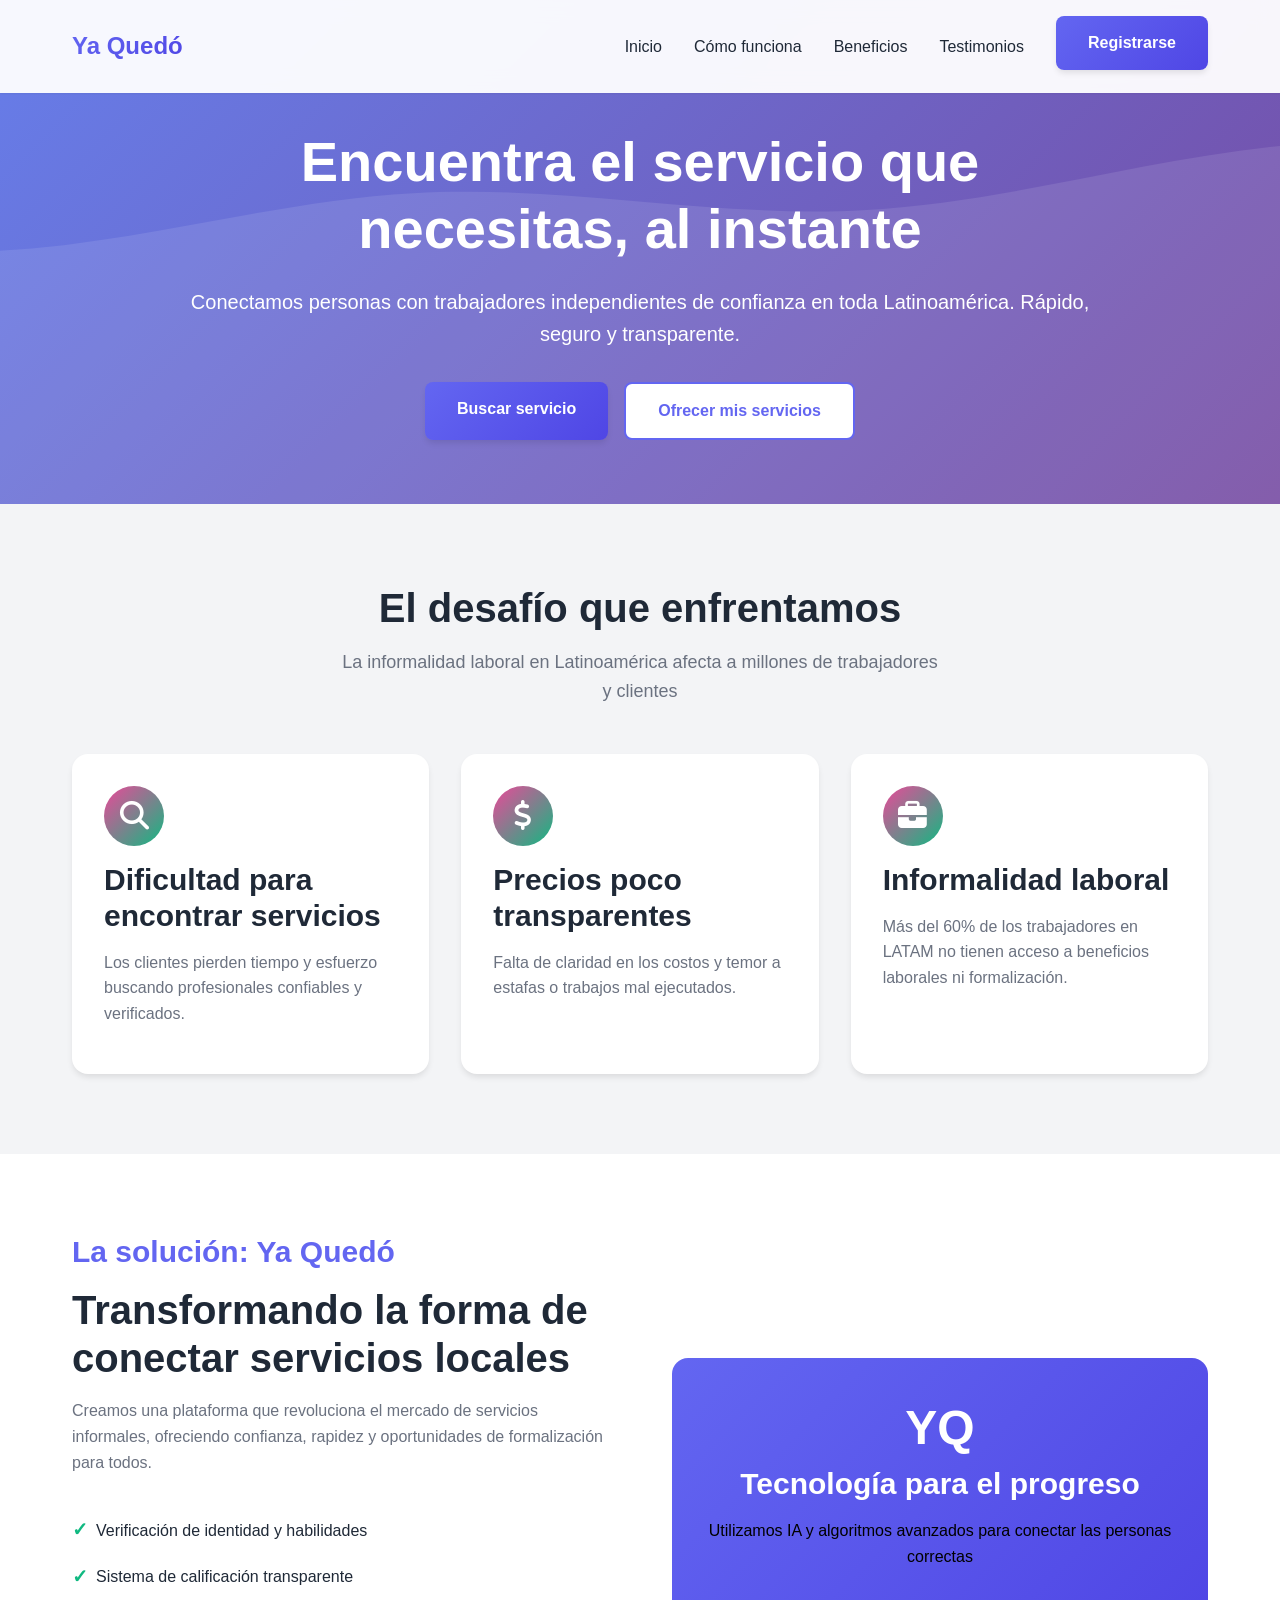
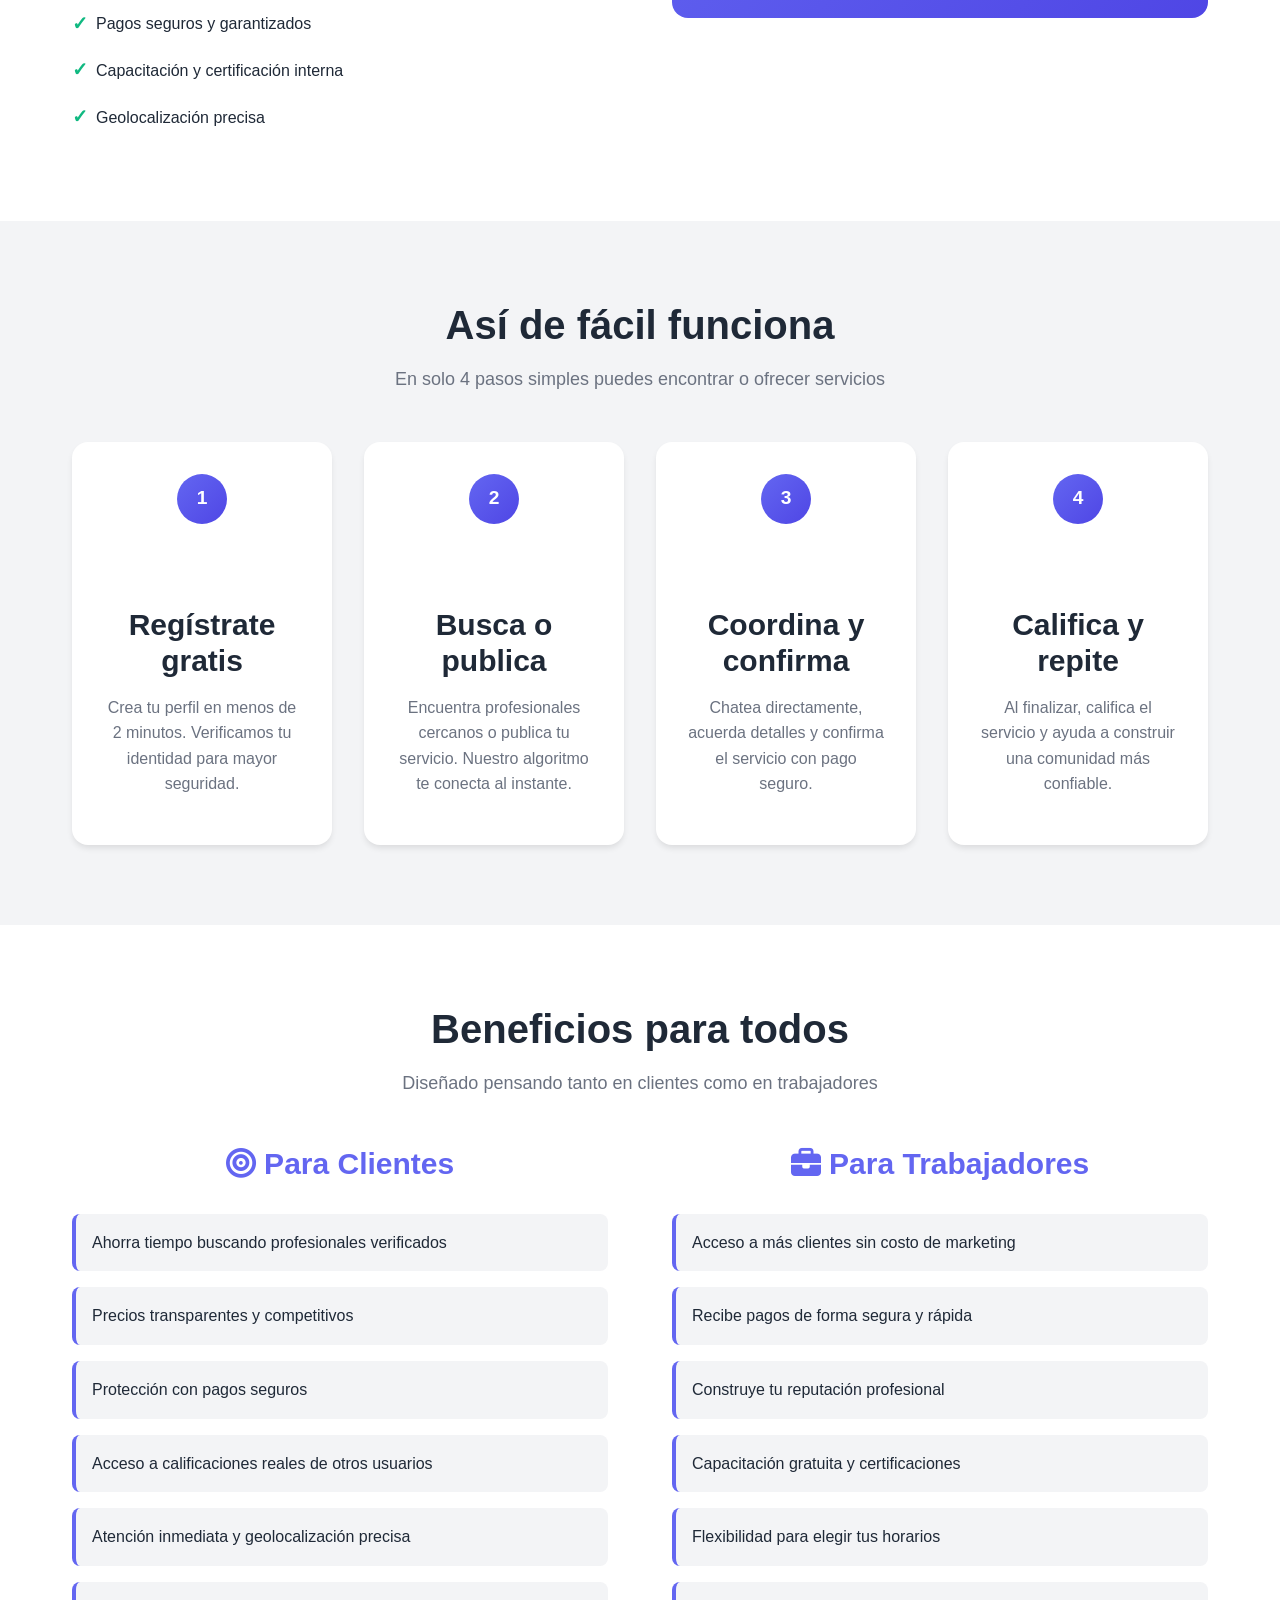
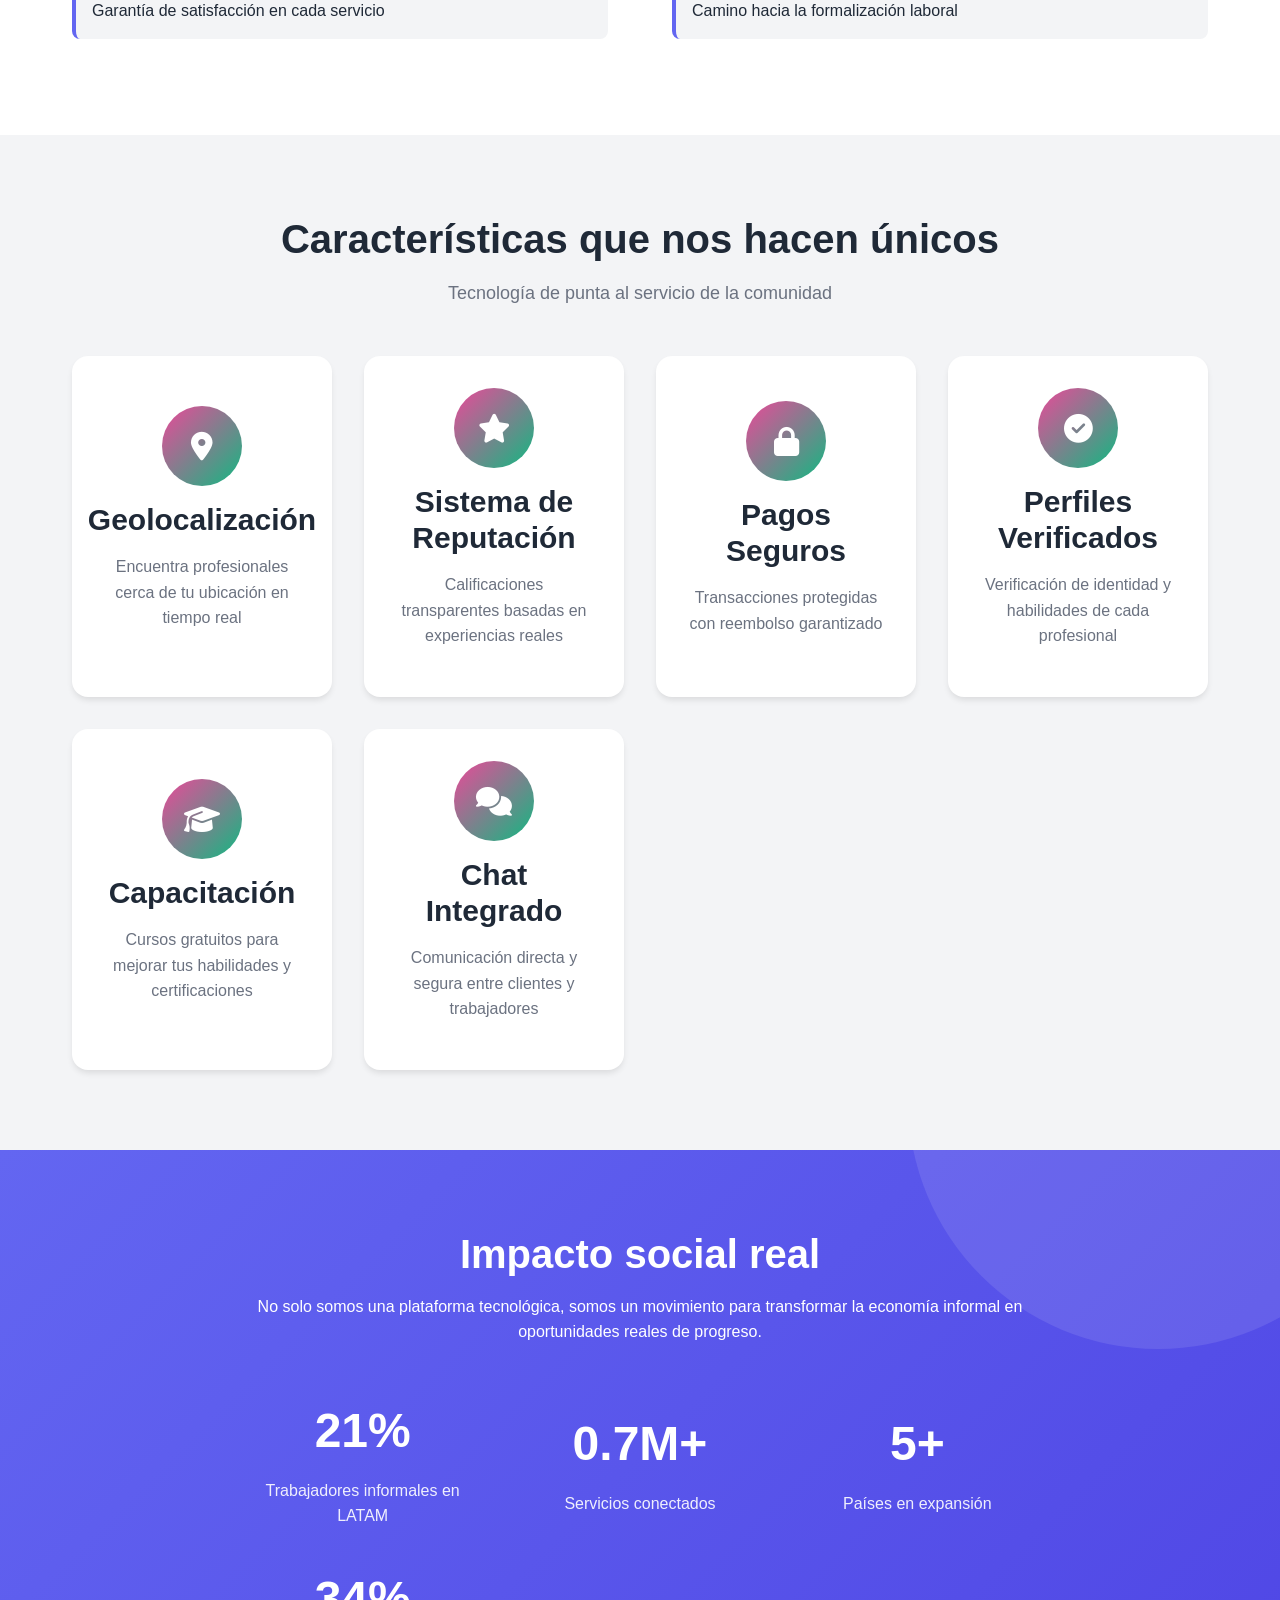
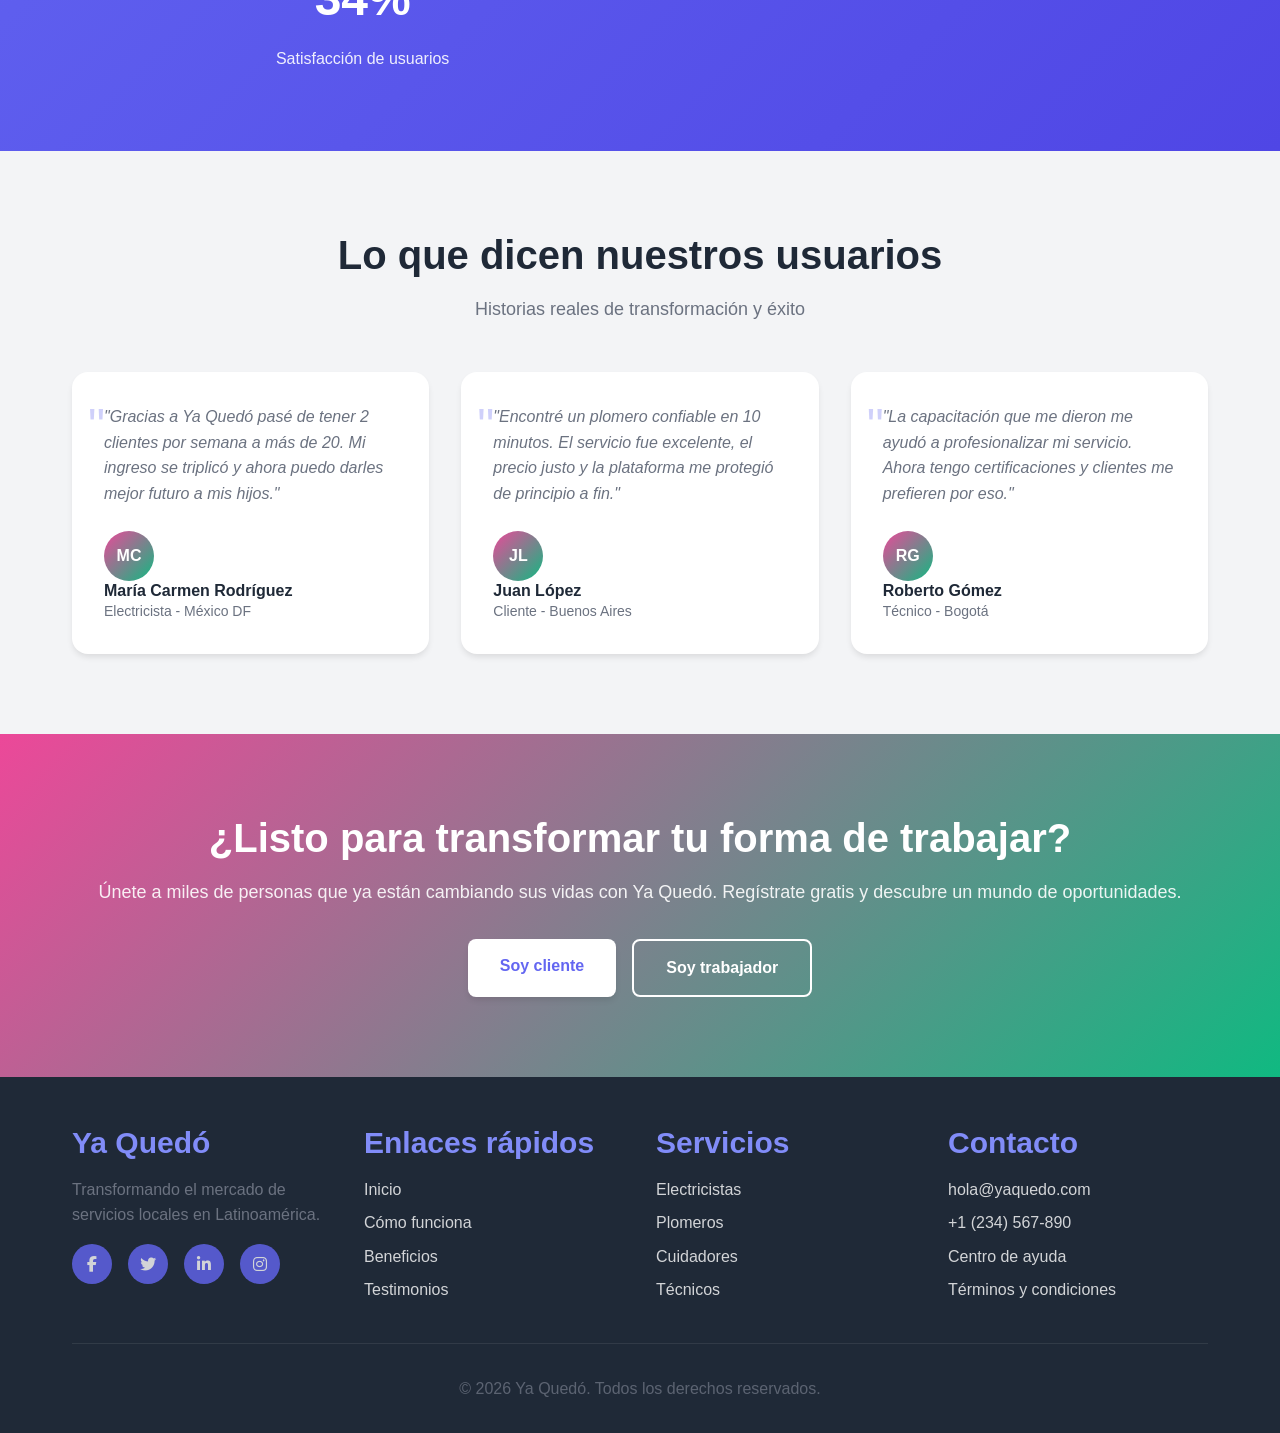
==== index.html @ f2fcbd4a "Add files via upload Upload of Landing Page" ====
<!DOCTYPE html>
<html lang="es">
<head>
    <!-- Meta datos básicos para SEO y responsive design -->
    <meta charset="UTF-8">
    <meta name="viewport" content="width=device-width, initial-scale=1.0">
    <title>Ya Quedó - Encuentra servicios locales al instante</title>
    <meta name="description" content="Marketplace de servicios locales hipersegmentado. Conecta clientes con trabajadores independientes de confianza en Latinoamérica.">
    
    <!-- Favicon dinámico con SVG -->
    <link rel="icon" type="image/svg+xml" href="data:image/svg+xml,<svg xmlns='http://www.w3.org/2000/svg' viewBox='0 0 100 100'><circle cx='50' cy='50' r='40' fill='%236366F1'/><text x='50' y='65' font-size='40' fill='white' text-anchor='middle'>YQ</text></svg>">
    
    <!-- Hoja de estilos principal -->
    <link rel="stylesheet" href="styles.css">
    
    <!-- Font Awesome para iconos profesionales -->
    <link rel="stylesheet" href="https://cdnjs.cloudflare.com/ajax/libs/font-awesome/6.4.0/css/all.min.css">
</head>
<body>
    <!-- ======== BARRA DE NAVEGACIÓN ======== -->
    <!-- Navegación fija con efecto glassmorphism -->
    <nav class="navbar" id="navbar">
        <div class="nav-container">
            <!-- Logo principal de la marca -->
            <div class="logo">Ya Quedó</div>
            
            <!-- Menú principal de navegación -->
            <ul class="nav-menu" id="navMenu">
                <li><a href="#inicio" class="nav-link">Inicio</a></li>
                <li><a href="#como-funciona" class="nav-link">Cómo funciona</a></li>
                <li><a href="#beneficios" class="nav-link">Beneficios</a></li>
                <li><a href="#testimonios" class="nav-link">Testimonios</a></li>
                <!-- CTA principal en el menú -->
                <li><a href="#contacto" class="btn btn-primary">Registrarse</a></li>
            </ul>
            
            <!-- Menú hamburguesa para dispositivos móviles -->
            <div class="hamburger" id="hamburger">
                <span></span>
                <span></span>
                <span></span>
            </div>
        </div>
    </nav>

    <!-- ======== SECCIÓN PRINCIPAL (HERO) ======== -->
    <!-- Sección de bienvenida con gradiente y animaciones -->
    <section class="hero" id="inicio">
        <div class="hero-content">
            <!-- Título principal con animación -->
            <h1>Encuentra el servicio que necesitas, al instante</h1>
            
            <!-- Subtítulo descriptivo -->
            <p class="hero-subtitle">
                Conectamos personas con trabajadores independientes de confianza en toda Latinoamérica. 
                Rápido, seguro y transparente.
            </p>
            
            <!-- Botones de acción principal -->
            <div class="hero-buttons">
                <div class="btn-group">
                    <a href="#buscar" class="btn btn-primary">Buscar servicio</a>
                    <a href="#ofrecer" class="btn btn-secondary">Ofrecer mis servicios</a>
                </div>
            </div>
            
        </div>
    </section>

    <!-- ======== PROBLEMA ======== -->
    <section class="section problem" id="problema">
        <div class="container">
            <div class="section-title fade-in">
                <h2>El desafío que enfrentamos</h2>
                <p>La informalidad laboral en Latinoamérica afecta a millones de trabajadores y clientes</p>
            </div>
            <div class="problem-grid">
                <div class="problem-card fade-in">
                    <div class="problem-icon"><i class="fas fa-search"></i></div>
                    <h3>Dificultad para encontrar servicios</h3>
                    <p>Los clientes pierden tiempo y esfuerzo buscando profesionales confiables y verificados.</p>
                </div>
                <div class="problem-card fade-in">
                    <div class="problem-icon"><i class="fas fa-dollar-sign"></i></div>
                    <h3>Precios poco transparentes</h3>
                    <p>Falta de claridad en los costos y temor a estafas o trabajos mal ejecutados.</p>
                </div>
                <div class="problem-card fade-in">
                    <div class="problem-icon"><i class="fas fa-briefcase"></i></div>
                    <h3>Informalidad laboral</h3>
                    <p>Más del 60% de los trabajadores en LATAM no tienen acceso a beneficios laborales ni formalización.</p>
                </div>
            </div>
        </div>
    </section>

    <!-- ======== SOLUCIÓN ======== -->
    <section class="section solution" id="solucion">
        <div class="container">
            <div class="solution-content">
                <div class="solution-text fade-in">
                    <h3>La solución: Ya Quedó</h3>
                    <h2>Transformando la forma de conectar servicios locales</h2>
                    <p>
                        Creamos una plataforma que revoluciona el mercado de servicios informales, 
                        ofreciendo confianza, rapidez y oportunidades de formalización para todos.
                    </p>
                    <ul class="solution-features">
                        <li>Verificación de identidad y habilidades</li>
                        <li>Sistema de calificación transparente</li>
                        <li>Pagos seguros y garantizados</li>
                        <li>Capacitación y certificación interna</li>
                        <li>Geolocalización precisa</li>
                    </ul>
                </div>
                <div class="solution-image fade-in">
                    <div style="font-size: 3rem; color: white; font-weight: bold;">YQ</div>
                    <h3>Tecnología para el progreso</h3>
                    <p style="color: black;">Utilizamos IA y algoritmos avanzados para conectar las personas correctas</p>
                </div>
            </div>
        </div>
    </section>

    <!-- ======== CÓMO FUNCIONA ======== -->
    <section class="section how-it-works" id="como-funciona">
        <div class="container">
            <div class="section-title fade-in">
                <h2>Así de fácil funciona</h2>
                <p>En solo 4 pasos simples puedes encontrar o ofrecer servicios</p>
            </div>
            <div class="steps">
                <div class="step fade-in">
                    <div class="step-number">1</div>
                    <div class="step-icon"><i class="fas fa-user-plus"></i></div>
                    <h3>Regístrate gratis</h3>
                    <p>Crea tu perfil en menos de 2 minutos. Verificamos tu identidad para mayor seguridad.</p>
                </div>
                <div class="step fade-in">
                    <div class="step-number">2</div>
                    <div class="step-icon"><i class="fas fa-search-location"></i></div>
                    <h3>Busca o publica</h3>
                    <p>Encuentra profesionales cercanos o publica tu servicio. Nuestro algoritmo te conecta al instante.</p>
                </div>
                <div class="step fade-in">
                    <div class="step-number">3</div>
                    <div class="step-icon"><i class="fas fa-handshake"></i></div>
                    <h3>Coordina y confirma</h3>
                    <p>Chatea directamente, acuerda detalles y confirma el servicio con pago seguro.</p>
                </div>
                <div class="step fade-in">
                    <div class="step-number">4</div>
                    <div class="step-icon"><i class="fas fa-star"></i></div>
                    <h3>Califica y repite</h3>
                    <p>Al finalizar, califica el servicio y ayuda a construir una comunidad más confiable.</p>
                </div>
            </div>
        </div>
    </section>

    <!-- ======== BENEFICIOS ======== -->
    <section class="section benefits" id="beneficios">
        <div class="container">
            <div class="section-title fade-in">
                <h2>Beneficios para todos</h2>
                <p>Diseñado pensando tanto en clientes como en trabajadores</p>
            </div>
            <div class="benefits-grid">
                <div class="benefit-group fade-in">
                    <h3><i class="fas fa-bullseye"></i> Para Clientes</h3>
                    <ul class="benefit-list">
                        <li>Ahorra tiempo buscando profesionales verificados</li>
                        <li>Precios transparentes y competitivos</li>
                        <li>Protección con pagos seguros</li>
                        <li>Acceso a calificaciones reales de otros usuarios</li>
                        <li>Atención inmediata y geolocalización precisa</li>
                        <li>Garantía de satisfacción en cada servicio</li>
                    </ul>
                </div>
                <div class="benefit-group fade-in">
                    <h3><i class="fas fa-briefcase"></i> Para Trabajadores</h3>
                    <ul class="benefit-list">
                        <li>Acceso a más clientes sin costo de marketing</li>
                        <li>Recibe pagos de forma segura y rápida</li>
                        <li>Construye tu reputación profesional</li>
                        <li>Capacitación gratuita y certificaciones</li>
                        <li>Flexibilidad para elegir tus horarios</li>
                        <li>Camino hacia la formalización laboral</li>
                    </ul>
                </div>
            </div>
        </div>
    </section>

    <!-- ======== CARACTERÍSTICAS ======== -->
    <section class="section features" id="caracteristicas">
        <div class="container">
            <div class="section-title fade-in">
                <h2>Características que nos hacen únicos</h2>
                <p>Tecnología de punta al servicio de la comunidad</p>
            </div>
            <div class="features-grid">
                <div class="feature fade-in">
                    <div class="feature-icon"><i class="fas fa-map-marker-alt"></i></div>
                    <h3>Geolocalización</h3>
                    <p>Encuentra profesionales cerca de tu ubicación en tiempo real</p>
                </div>
                <div class="feature fade-in">
                    <div class="feature-icon"><i class="fas fa-star"></i></div>
                    <h3>Sistema de Reputación</h3>
                    <p>Calificaciones transparentes basadas en experiencias reales</p>
                </div>
                <div class="feature fade-in">
                    <div class="feature-icon"><i class="fas fa-lock"></i></div>
                    <h3>Pagos Seguros</h3>
                    <p>Transacciones protegidas con reembolso garantizado</p>
                </div>
                <div class="feature fade-in">
                    <div class="feature-icon"><i class="fas fa-check-circle"></i></div>
                    <h3>Perfiles Verificados</h3>
                    <p>Verificación de identidad y habilidades de cada profesional</p>
                </div>
                <div class="feature fade-in" style="text-align: center;">
                    <div class="feature-icon"><i class="fas fa-graduation-cap"></i></div>
                    <h3>Capacitación</h3>
                    <p>Cursos gratuitos para mejorar tus habilidades y certificaciones</p>
                </div>
                <div class="feature fade-in" style="text-align: center;">
                    <div class="feature-icon"><i class="fas fa-comments"></i></div>
                    <h3>Chat Integrado</h3>
                    <p>Comunicación directa y segura entre clientes y trabajadores</p>
                </div>
            </div>
        </div>
    </section>

    <!-- ======== IMPACTO SOCIAL ======== -->
    <section class="section impact" id="impacto">
        <div class="container">
            <div class="impact-content fade-in">
                <h2>Impacto social real</h2>
                <p style="color: white !important;">
                    No solo somos una plataforma tecnológica, somos un movimiento para transformar 
                    la economía informal en oportunidades reales de progreso.
                </p>
                <div class="impact-stats">
                    <div class="stat">
                        <div class="stat-number">60%+</div>
                        <div class="stat-label">Trabajadores informales en LATAM</div>
                    </div>
                    <div class="stat">
                        <div class="stat-number">2M+</div>
                        <div class="stat-label">Servicios conectados</div>
                    </div>
                    <div class="stat">
                        <div class="stat-number">15</div>
                        <div class="stat-label">Países en expansión</div>
                    </div>
                    <div class="stat" style="text-align: center;">
                        <div class="stat-number">98%</div>
                        <div class="stat-label">Satisfacción de usuarios</div>
                    </div>
                </div>
            </div>
        </div>
    </section>

    <!-- ======== TESTIMONIOS ======== -->
    <section class="section testimonials" id="testimonios">
        <div class="container">
            <div class="section-title fade-in">
                <h2>Lo que dicen nuestros usuarios</h2>
                <p>Historias reales de transformación y éxito</p>
            </div>
            <div class="testimonials-grid">
                <div class="testimonial fade-in">
                    <p class="testimonial-text">
                        "Gracias a Ya Quedó pasé de tener 2 clientes por semana a más de 20. 
                        Mi ingreso se triplicó y ahora puedo darles mejor futuro a mis hijos."
                    </p>
                    <div class="testimonial-author">
                        <div class="author-avatar">MC</div>
                        <div class="author-info">
                            <h4>María Carmen Rodríguez</h4>
                            <p>Electricista - México DF</p>
                        </div>
                    </div>
                </div>
                <div class="testimonial fade-in">
                    <p class="testimonial-text">
                        "Encontré un plomero confiable en 10 minutos. El servicio fue excelente, 
                        el precio justo y la plataforma me protegió de principio a fin."
                    </p>
                    <div class="testimonial-author">
                        <div class="author-avatar">JL</div>
                        <div class="author-info">
                            <h4>Juan López</h4>
                            <p>Cliente - Buenos Aires</p>
                        </div>
                    </div>
                </div>
                <div class="testimonial fade-in">
                    <p class="testimonial-text">
                        "La capacitación que me dieron me ayudó a profesionalizar mi servicio. 
                        Ahora tengo certificaciones y clientes me prefieren por eso."
                    </p>
                    <div class="testimonial-author">
                        <div class="author-avatar">RG</div>
                        <div class="author-info">
                            <h4>Roberto Gómez</h4>
                            <p>Técnico - Bogotá</p>
                        </div>
                    </div>
                </div>
            </div>
        </div>
    </section>

    <!-- ======== CTA FINAL ======== -->
    <section class="cta" id="contacto">
        <div class="container">
            <div class="fade-in">
                <h2>¿Listo para transformar tu forma de trabajar?</h2>
                <p style="color: white !important;">
                    Únete a miles de personas que ya están cambiando sus vidas con Ya Quedó. 
                    Regístrate gratis y descubre un mundo de oportunidades.
                </p>
                <div class="cta-buttons">
                    <a href="#registro-cliente" class="btn btn-primary">Soy cliente</a>
                    <a href="#registro-trabajador" class="btn btn-secondary">Soy trabajador</a>
                </div>
            </div>
        </div>
    </section>

    <!-- ======== FOOTER ======== -->
    <footer class="footer">
        <div class="container">
            <div class="footer-content">
                <div class="footer-section">
                    <h3>Ya Quedó</h3>
                    <p>Transformando el mercado de servicios locales en Latinoamérica.</p>
                    <div class="social-links">
                        <a href="#" class="social-link"><i class="fab fa-facebook-f"></i></a>
                        <a href="#" class="social-link"><i class="fab fa-twitter"></i></a>
                        <a href="#" class="social-link"><i class="fab fa-linkedin-in"></i></a>
                        <a href="#" class="social-link"><i class="fab fa-instagram"></i></a>
                    </div>
                </div>
                <div class="footer-section">
                    <h3>Enlaces rápidos</h3>
                    <ul>
                        <li><a href="#inicio">Inicio</a></li>
                        <li><a href="#como-funciona">Cómo funciona</a></li>
                        <li><a href="#beneficios">Beneficios</a></li>
                        <li><a href="#testimonios">Testimonios</a></li>
                    </ul>
                </div>
                <div class="footer-section">
                    <h3>Servicios</h3>
                    <ul>
                        <li><a href="#">Electricistas</a></li>
                        <li><a href="#">Plomeros</a></li>
                        <li><a href="#">Cuidadores</a></li>
                        <li><a href="#">Técnicos</a></li>
                    </ul>
                </div>
                <div class="footer-section">
                    <h3>Contacto</h3>
                    <ul>
                        <li><a href="mailto:hola@yaquedo.com">hola@yaquedo.com</a></li>
                        <li><a href="tel:+1234567890">+1 (234) 567-890</a></li>
                        <li><a href="#">Centro de ayuda</a></li>
                        <li><a href="#">Términos y condiciones</a></li>
                    </ul>
                </div>
            </div>
            <div class="footer-bottom">
                <p>&copy; 2026 Ya Quedó. Todos los derechos reservados.</p>
            </div>
        </div>
    </footer>

    <!-- ======== JAVASCRIPT ======== -->
    <script src="script.js"></script>
</body>
</html>
---- styles.css ----
/* ======== VARIABLES DE DISEÑO ======== */
/* Variables globales para mantener consistencia en todo el proyecto */
:root {
    /* Paleta moderna inspirada en fintechs - colores principales */
    --primary: #6366F1; /* Color principal para botones y enlaces */
    --primary-dark: #4F46E5; /* Versión más oscura para hover states */
    --primary-light: #818CF8; /* Versión más clara para fondos sutiles */
    --secondary: #EC4899; /* Color secundario para acentos */
    --accent: #10B981; /* Color para elementos de éxito */
    --dark: #1F2937; /* Color para texto principal */
    --gray: #6B7280; /* Color para texto secundario */
    --light-gray: #F3F4F6; /* Color para fondos */
    --white: #FFFFFF; /* Color base */
    
    /* Gradientes predefinidos para usar en botones y fondos */
    --gradient-primary: linear-gradient(135deg, var(--primary) 0%, var(--primary-dark) 100%);
    --gradient-accent: linear-gradient(135deg, var(--secondary) 0%, var(--accent) 100%);
    --gradient-hero: linear-gradient(135deg, #667eea 0%, #764ba2 100%);
    
    /* Sistema de sombras para dar profundidad */
    --shadow-sm: 0 1px 2px 0 rgba(0, 0, 0, 0.05); /* Para elementos sutiles */
    --shadow-md: 0 4px 6px -1px rgba(0, 0, 0, 0.1); /* Para cards y botones */
    --shadow-lg: 0 10px 15px -3px rgba(0, 0, 0, 0.1); /* Para elementos destacados */
    --shadow-xl: 0 20px 25px -5px rgba(0, 0, 0, 0.1); /* Para hover states */
    
    /* Tipografía base del sistema */
    --font-family: 'Inter', -apple-system, BlinkMacSystemFont, 'Segoe UI', Roboto, sans-serif;
}

/* ======== RESET Y BASE ======== */
/* Reset básico para eliminar estilos predeterminados del navegador */
* {
    margin: 0;
    padding: 0;
    box-sizing: border-box;
}

/* Habilita scroll suave entre secciones */
html {
    scroll-behavior: smooth;
}

/* Estilos base del cuerpo del documento */
body {
    font-family: var(--font-family);
    line-height: 1.6;
    color: var(--dark);
    overflow-x: hidden; /* Evita scroll horizontal en móviles */
}

/* ======== TIPOGRAFÍA ======== */
/* Estilos para encabezados - jerarquía visual */
h1, h2, h3, h4, h5, h6 {
    font-weight: 700;
    line-height: 1.2;
    margin-bottom: 1rem;
}

/* Tamaños de fuente responsive */
h1 { font-size: 3.5rem; }
h2 { font-size: 2.5rem; }
h3 { font-size: 1.875rem; }
h4 { font-size: 1.5rem; }
h5 { font-size: 1.25rem; }

/* Estilos para párrafos */
p {
    margin-bottom: 1rem;
    color: var(--gray);
    transition: all 0.3s ease;
}

/* Efecto hover en párrafos */
p:hover {
    transform: translateX(5px);
    color: var(--primary);
}

/* ======== ICONOS ======== */
/* Estilos para iconos de Font Awesome */
.problem-icon i,
.step-icon i,
.feature-icon i {
    font-size: 1.8rem;
    color: var(--white);
    transition: transform 0.3s ease;
}

/* Efecto de escala al pasar el mouse sobre los iconos */
.problem-icon:hover i,
.step-icon:hover i,
.feature-icon:hover i {
    transform: scale(1.2);
}

/* ======== COMPONENTES ======== */
/* Contenedor principal para centrar contenido */
.container {
    max-width: 1200px;
    margin: 0 auto;
    padding: 0 2rem;
}

/* Estilos base para botones */
.btn {
    display: inline-block;
    padding: 0.875rem 2rem;
    border-radius: 0.5rem;
    font-weight: 600;
    text-decoration: none;
    text-align: center;
    transition: all 0.3s ease;
    cursor: pointer;
    border: none;
    font-size: 1rem;
    position: relative;
    overflow: hidden;
}

/* Efecto de brillo que se desliza al hacer hover */
.btn::before {
    content: '';
    position: absolute;
    top: 0;
    left: -100%;
    width: 100%;
    height: 100%;
    background: rgba(255, 255, 255, 0.2);
    transition: left 0.3s ease;
}

.btn:hover::before {
    left: 100%;
}

.btn-primary {
    background: var(--gradient-primary);
    color: var(--white);
    box-shadow: var(--shadow-md);
}

.btn-primary:hover {
    transform: translateY(-2px);
    box-shadow: var(--shadow-xl);
}

.btn-secondary {
    background: var(--white);
    color: var(--primary);
    border: 2px solid var(--primary);
}

.btn-secondary:hover {
    background: var(--primary);
    color: var(--white);
    transform: translateY(-2px);
}

.btn-group {
    display: flex;
    gap: 1rem;
    flex-wrap: wrap;
}

/* ======== NAVBAR ======== */
.navbar {
    position: fixed;
    top: 0;
    width: 100%;
    background: rgba(255, 255, 255, 0.95);
    backdrop-filter: blur(10px);
    z-index: 1000;
    box-shadow: var(--shadow-sm);
    transition: all 0.3s ease;
}

.navbar.scrolled {
    box-shadow: var(--shadow-md);
}

.nav-container {
    display: flex;
    justify-content: space-between;
    align-items: center;
    padding: 1rem 2rem;
    max-width: 1200px;
    margin: 0 auto;
}

.logo {
    font-size: 1.5rem;
    font-weight: 800;
    background: var(--gradient-primary);
    -webkit-background-clip: text;
    -webkit-text-fill-color: transparent;
    background-clip: text;
}

.nav-menu {
    display: flex;
    list-style: none;
    gap: 2rem;
    align-items: center;
}

.nav-link {
    color: var(--dark);
    text-decoration: none;
    font-weight: 500;
    transition: all 0.3s ease;
    position: relative;
}

.nav-link::after {
    content: '';
    position: absolute;
    bottom: -5px;
    left: 0;
    width: 0;
    height: 2px;
    background: var(--primary);
    transition: width 0.3s ease;
}

.nav-link:hover {
    color: var(--primary);
}

.nav-link:hover::after {
    width: 100%;
}

.hamburger {
    display: none;
    flex-direction: column;
    cursor: pointer;
    gap: 4px;
}

.hamburger span {
    width: 25px;
    height: 3px;
    background: var(--dark);
    transition: all 0.3s ease;
    border-radius: 2px;
}

.hamburger.active span:nth-child(1) {
    transform: rotate(45deg) translate(5px, 5px);
}

.hamburger.active span:nth-child(2) {
    opacity: 0;
}

.hamburger.active span:nth-child(3) {
    transform: rotate(-45deg) translate(7px, -6px);
}

/* ======== HERO SECTION ======== */
.hero {
    padding: 8rem 2rem 4rem;
    background: var(--gradient-hero);
    color: var(--white);
    position: relative;
    overflow: hidden;
}

.hero::before {
    content: '';
    position: absolute;
    top: 0;
    left: 0;
    right: 0;
    bottom: 0;
    background: url('data:image/svg+xml,<svg xmlns="http://www.w3.org/2000/svg" viewBox="0 0 1440 320"><path fill="%23ffffff" fill-opacity="0.1" d="M0,96L48,112C96,128,192,160,288,160C384,160,480,128,576,122.7C672,117,768,139,864,133.3C960,128,1056,96,1152,90.7C1248,85,1344,107,1392,117.3L1440,128L1440,320L1392,320C1344,320,1248,320,1152,320C1056,320,960,320,864,320C768,320,672,320,576,320C480,320,384,320,288,320C192,320,96,320,48,320L0,320Z"></path></svg>') no-repeat bottom;
    background-size: cover;
}

.hero-content {
    position: relative;
    z-index: 1;
    text-align: center;
    max-width: 900px;
    margin: 0 auto;
}

.hero h1 {
    font-size: 3.5rem;
    margin-bottom: 1.5rem;
    animation: fadeInUp 0.8s ease;
}

.hero-subtitle {
    font-size: 1.25rem;
    margin-bottom: 2rem;
    opacity: 0.9;
    animation: fadeInUp 0.8s ease 0.2s both;
    color: var(--white) !important;
}

.hero-buttons {
    animation: fadeInUp 0.8s ease 0.4s both;
    display: flex;
    justify-content: center;
}

/* Animaciones para párrafos */
.fade-in-paragraph {
    opacity: 0;
    transform: translateY(20px);
    animation: fadeInUp 0.6s ease forwards;
}

.fade-in-paragraph:nth-child(1) { animation-delay: 0.1s; }
.fade-in-paragraph:nth-child(2) { animation-delay: 0.2s; }
.fade-in-paragraph:nth-child(3) { animation-delay: 0.3s; }
.fade-in-paragraph:nth-child(4) { animation-delay: 0.4s; }
.fade-in-paragraph:nth-child(5) { animation-delay: 0.5s; }

.hero-illustration img {
    max-width: 100%;
    height: auto;
}

/* ======== SECCIONES COMUNES ======== */
.section {
    padding: 5rem 2rem;
}

.section-title {
    text-align: center;
    margin-bottom: 3rem;
}

.section-title h2 {
    color: var(--dark);
    margin-bottom: 1rem;
}

.section-title p {
    font-size: 1.125rem;
    max-width: 600px;
    margin: 0 auto;
}

/* ======== PROBLEMA ======== */
.problem {
    background: var(--light-gray);
}

.problem-grid {
    display: grid;
    grid-template-columns: repeat(auto-fit, minmax(300px, 1fr));
    gap: 2rem;
    margin-top: 3rem;
}

.problem-card {
    background: var(--white);
    padding: 2rem;
    border-radius: 1rem;
    box-shadow: var(--shadow-md);
    transition: all 0.3s ease;
    position: relative;
    overflow: hidden;
}

.problem-card::before {
    content: '';
    position: absolute;
    top: 0;
    left: 0;
    width: 100%;
    height: 4px;
    background: var(--gradient-accent);
    transform: scaleX(0);
    transition: transform 0.3s ease;
}

.problem-card:hover::before {
    transform: scaleX(1);
}

.problem-card:hover {
    transform: translateY(-5px);
    box-shadow: var(--shadow-xl);
}

.problem-icon {
    width: 60px;
    height: 60px;
    background: var(--gradient-accent);
    border-radius: 50%;
    display: flex;
    align-items: center;
    justify-content: center;
    margin-bottom: 1rem;
    font-size: 1.5rem;
}

/* ======== SOLUCIÓN ======== */
.solution {
    background: var(--white);
}

.solution-content {
    display: grid;
    grid-template-columns: 1fr 1fr;
    gap: 4rem;
    align-items: center;
}

.solution-text h3 {
    color: var(--primary);
    margin-bottom: 1rem;
}

.solution-features {
    list-style: none;
    margin-top: 2rem;
}

.solution-features li {
    padding: 0.5rem 0;
    display: flex;
    align-items: center;
    gap: 0.5rem;
}

.solution-features li::before {
    content: '✓';
    color: var(--accent);
    font-weight: bold;
    font-size: 1.2rem;
}

.solution-image {
    background: var(--gradient-primary);
    border-radius: 1rem;
    padding: 2rem;
    text-align: center;
    color: var(--white);
}

/* ======== CÓMO FUNCIONA ======== */
.how-it-works {
    background: var(--light-gray);
}

.steps {
    display: grid;
    grid-template-columns: repeat(auto-fit, minmax(250px, 1fr));
    gap: 2rem;
    margin-top: 3rem;
}

.step {
    text-align: center;
    padding: 2rem;
    background: var(--white);
    border-radius: 1rem;
    box-shadow: var(--shadow-md);
    transition: all 0.3s ease;
    position: relative;
    overflow: hidden;
}

.step::before {
    content: '';
    position: absolute;
    top: 0;
    left: 0;
    width: 100%;
    height: 100%;
    background: var(--gradient-primary);
    opacity: 0;
    transition: opacity 0.3s ease;
    z-index: 0;
}

.step:hover::before {
    opacity: 0.05;
}

.step:hover {
    transform: translateY(-5px);
    box-shadow: var(--shadow-xl);
}

.step-number,
.step-icon,
.step h3,
.step p {
    position: relative;
    z-index: 1;
}

.step-number {
    width: 50px;
    height: 50px;
    background: var(--gradient-primary);
    color: var(--white);
    border-radius: 50%;
    display: flex;
    align-items: center;
    justify-content: center;
    margin: 0 auto 1rem;
    font-weight: bold;
    font-size: 1.2rem;
}

.step-icon {
    font-size: 2rem;
    margin-bottom: 1rem;
}

/* ======== BENEFICIOS ======== */
.benefits {
    background: var(--white);
}

.benefits-grid {
    display: grid;
    grid-template-columns: 1fr 1fr;
    gap: 4rem;
    margin-top: 3rem;
}

.benefit-group h3 {
    color: var(--primary);
    margin-bottom: 2rem;
    text-align: center;
}

.benefit-list {
    list-style: none;
}

.benefit-list li {
    padding: 1rem;
    margin-bottom: 1rem;
    background: var(--light-gray);
    border-radius: 0.5rem;
    border-left: 4px solid var(--primary);
    transition: transform 0.3s ease;
}

.benefit-list li:hover {
    transform: translateX(5px);
}

/* ======== CARACTERÍSTICAS ======== */
.features {
    background: var(--light-gray);
}

.features-grid {
    display: grid;
    grid-template-columns: repeat(auto-fit, minmax(250px, 1fr));
    gap: 2rem;
    margin-top: 3rem;
}

.feature {
    background: var(--white);
    padding: 2rem;
    border-radius: 1rem;
    text-align: center;
    box-shadow: var(--shadow-md);
    transition: all 0.3s ease;
    position: relative;
    overflow: hidden;
    display: flex;
    flex-direction: column;
    justify-content: center;
    align-items: center;
}

.feature::before {
    content: '';
    position: absolute;
    top: -50%;
    left: -50%;
    width: 200%;
    height: 200%;
    background: var(--gradient-accent);
    opacity: 0;
    transition: all 0.3s ease;
    transform: rotate(45deg);
}

.feature:hover::before {
    opacity: 0.1;
    top: -25%;
    left: -25%;
}

.feature:hover {
    transform: translateY(-5px) scale(1.02);
    box-shadow: var(--shadow-xl);
}

.feature-icon,
.feature h3,
.feature p {
    position: relative;
    z-index: 1;
}

.feature-icon {
    width: 80px;
    height: 80px;
    background: var(--gradient-accent);
    border-radius: 50%;
    display: flex;
    align-items: center;
    justify-content: center;
    margin: 0 auto 1rem;
    font-size: 2rem;
}

/* ======== IMPACTO SOCIAL ======== */
.impact {
    background: var(--gradient-primary);
    color: var(--white);
    position: relative;
    overflow: hidden;
}

.impact::before {
    content: '';
    position: absolute;
    top: -50%;
    right: -10%;
    width: 500px;
    height: 500px;
    background: rgba(255, 255, 255, 0.1);
    border-radius: 50%;
}

.impact-content {
    position: relative;
    z-index: 1;
    text-align: center;
    max-width: 800px;
    margin: 0 auto;
}

.impact-stats {
    display: grid;
    grid-template-columns: repeat(auto-fit, minmax(200px, 1fr));
    gap: 2rem;
    margin-top: 3rem;
}

.stat {
    text-align: center;
    display: flex;
    flex-direction: column;
    justify-content: center;
    align-items: center;
}

.stat-number {
    font-size: 3rem;
    font-weight: bold;
    margin-bottom: 0.5rem;
    text-align: center;
}

.stat-label {
    opacity: 0.9;
    text-align: center;
}

/* ======== TESTIMONIOS ======== */
.testimonials {
    background: var(--light-gray);
}

.testimonials-grid {
    display: grid;
    grid-template-columns: repeat(auto-fit, minmax(300px, 1fr));
    gap: 2rem;
    margin-top: 3rem;
}

.testimonial {
    background: var(--white);
    padding: 2rem;
    border-radius: 1rem;
    box-shadow: var(--shadow-md);
    position: relative;
    transition: all 0.3s ease;
    overflow: hidden;
}

.testimonial::before {
    content: '';
    position: absolute;
    top: 0;
    left: 0;
    width: 100%;
    height: 100%;
    background: var(--gradient-primary);
    opacity: 0;
    transition: opacity 0.3s ease;
    z-index: 0;
}

.testimonial:hover::before {
    opacity: 0.03;
}

.testimonial:hover {
    transform: translateY(-5px);
    box-shadow: var(--shadow-xl);
}

.testimonial::after {
    content: '"';
    position: absolute;
    top: 1rem;
    left: 1rem;
    font-size: 3rem;
    color: var(--primary);
    opacity: 0.3;
    z-index: 1;
}

.testimonial-text,
.testimonial-author {
    position: relative;
    z-index: 2;
}

.testimonial-text {
    margin-bottom: 1.5rem;
    font-style: italic;
}

.author-avatar {
    width: 50px;
    height: 50px;
    border-radius: 50%;
    background: var(--gradient-accent);
    display: flex;
    align-items: center;
    justify-content: center;
    color: var(--white);
    font-weight: bold;
}

.author-info h4 {
    margin: 0;
    font-size: 1rem;
}

.author-info p {
    margin: 0;
    font-size: 0.875rem;
    color: var(--gray);
}

/* ======== CTA FINAL ======== */
.cta {
    background: var(--gradient-accent);
    color: var(--white);
    text-align: center;
    padding: 5rem 2rem;
}

.cta h2 {
    font-size: 2.5rem;
    margin-bottom: 1rem;
}

.cta p {
    font-size: 1.125rem;
    margin-bottom: 2rem;
    opacity: 0.9;
}

.cta-buttons {
    display: flex;
    gap: 1rem;
    justify-content: center;
    flex-wrap: wrap;
}

.cta .btn-primary {
    background: var(--white);
    color: var(--primary);
}

.cta .btn-secondary {
    background: transparent;
    color: var(--white);
    border: 2px solid var(--white);
}

.cta .btn-secondary:hover {
    background: var(--white);
    color: var(--primary);
}

/* ======== FOOTER ======== */
.footer {
    background: var(--dark);
    color: var(--white);
    padding: 3rem 2rem 1rem;
}

.footer-content {
    display: grid;
    grid-template-columns: repeat(auto-fit, minmax(250px, 1fr));
    gap: 2rem;
    margin-bottom: 2rem;
}

.footer-section h3 {
    margin-bottom: 1rem;
    color: var(--primary-light);
}

.footer-section ul {
    list-style: none;
}

.footer-section ul li {
    margin-bottom: 0.5rem;
}

.footer-section a {
    color: var(--white);
    text-decoration: none;
    opacity: 0.8;
    transition: opacity 0.3s ease;
}

.footer-section a:hover {
    opacity: 1;
}

.social-links {
    display: flex;
    gap: 1rem;
    margin-top: 1rem;
}

.social-link {
    width: 40px;
    height: 40px;
    background: var(--primary);
    border-radius: 50%;
    display: flex;
    align-items: center;
    justify-content: center;
    color: var(--white);
    text-decoration: none;
    transition: transform 0.3s ease;
}

.social-link:hover {
    transform: scale(1.1);
}

.footer-bottom {
    text-align: center;
    padding-top: 2rem;
    border-top: 1px solid rgba(255, 255, 255, 0.1);
    opacity: 0.8;
}

/* ======== ANIMACIONES ======== */
@keyframes fadeInUp {
    from {
        opacity: 0;
        transform: translateY(30px);
    }
    to {
        opacity: 1;
        transform: translateY(0);
    }
}

.fade-in {
    opacity: 0;
    transform: translateY(30px);
    transition: all 0.6s ease;
}

.fade-in.visible {
    opacity: 1;
    transform: translateY(0);
}

/* ======== RESPONSIVE DESIGN ======== */
/* Tablets y dispositivos medianos */
@media (max-width: 1024px) {
    .container {
        padding: 0 1.5rem;
    }
    
    .hero h1 {
        font-size: 3rem;
    }
    
    .solution-content {
        gap: 3rem;
    }
}

/* Móviles grandes y tablets pequeñas */
@media (max-width: 768px) {
    h1 { font-size: 2.5rem; }
    h2 { font-size: 2rem; }
    h3 { font-size: 1.5rem; }
    
    .container {
        padding: 0 1rem;
    }
    
    .nav-menu {
        position: fixed;
        left: -100%;
        top: 70px;
        flex-direction: column;
        background: var(--white);
        width: 100%;
        text-align: center;
        transition: 0.3s;
        box-shadow: var(--shadow-lg);
        padding: 2rem 0;
    }
    
    .nav-menu.active {
        left: 0;
    }
    
    .hamburger {
        display: flex;
    }
    
    .hero {
        padding: 6rem 1rem 3rem;
    }
    
    .hero h1 {
        font-size: 2rem;
    }
    
    .hero-subtitle {
        font-size: 1.1rem;
    }
    
    .btn-group {
        flex-direction: column;
        align-items: center;
        gap: 1rem;
    }
    
    .solution-content {
        grid-template-columns: 1fr;
        gap: 2rem;
    }
    
    .benefits-grid {
        grid-template-columns: 1fr;
        gap: 2rem;
    }
    
    .cta-buttons {
        flex-direction: column;
        align-items: center;
    }
    
    .footer-content {
        grid-template-columns: 1fr;
        text-align: center;
    }
    
    .social-links {
        justify-content: center;
    }
    
    .impact-stats {
        grid-template-columns: repeat(2, 1fr);
        gap: 1.5rem;
    }
    
    .features-grid {
        grid-template-columns: repeat(2, 1fr);
    }
}

/* Móviles pequeños */
@media (max-width: 480px) {
    h1 { font-size: 1.75rem; }
    h2 { font-size: 1.5rem; }
    h3 { font-size: 1.25rem; }
    
    .container {
        padding: 0 0.75rem;
    }
    
    .section {
        padding: 3rem 0.75rem;
    }
    
    .hero {
        padding: 5rem 0.75rem 2rem;
    }
    
    .hero-subtitle {
        font-size: 1rem;
    }
    
    .btn {
        padding: 0.75rem 1.5rem;
        font-size: 0.9rem;
    }
    
    .steps {
        grid-template-columns: 1fr;
        gap: 1.5rem;
    }
    
    .features-grid {
        grid-template-columns: 1fr;
    }
    
    .testimonials-grid {
        grid-template-columns: 1fr;
    }
    
    .problem-grid {
        grid-template-columns: 1fr;
    }
    
    .impact-stats {
        grid-template-columns: 1fr;
        gap: 1rem;
    }
    
    .stat-number {
        font-size: 2.5rem;
    }
    
    .feature-icon {
        width: 60px;
        height: 60px;
        font-size: 1.5rem;
    }
}

/* Móviles muy pequeños */
@media (max-width: 320px) {
    .hero h1 {
        font-size: 1.5rem;
    }
    
    .btn {
        padding: 0.625rem 1.25rem;
        font-size: 0.875rem;
    }
    
    .feature {
        padding: 1.5rem;
    }
    
    .step {
        padding: 1.5rem;
    }
}
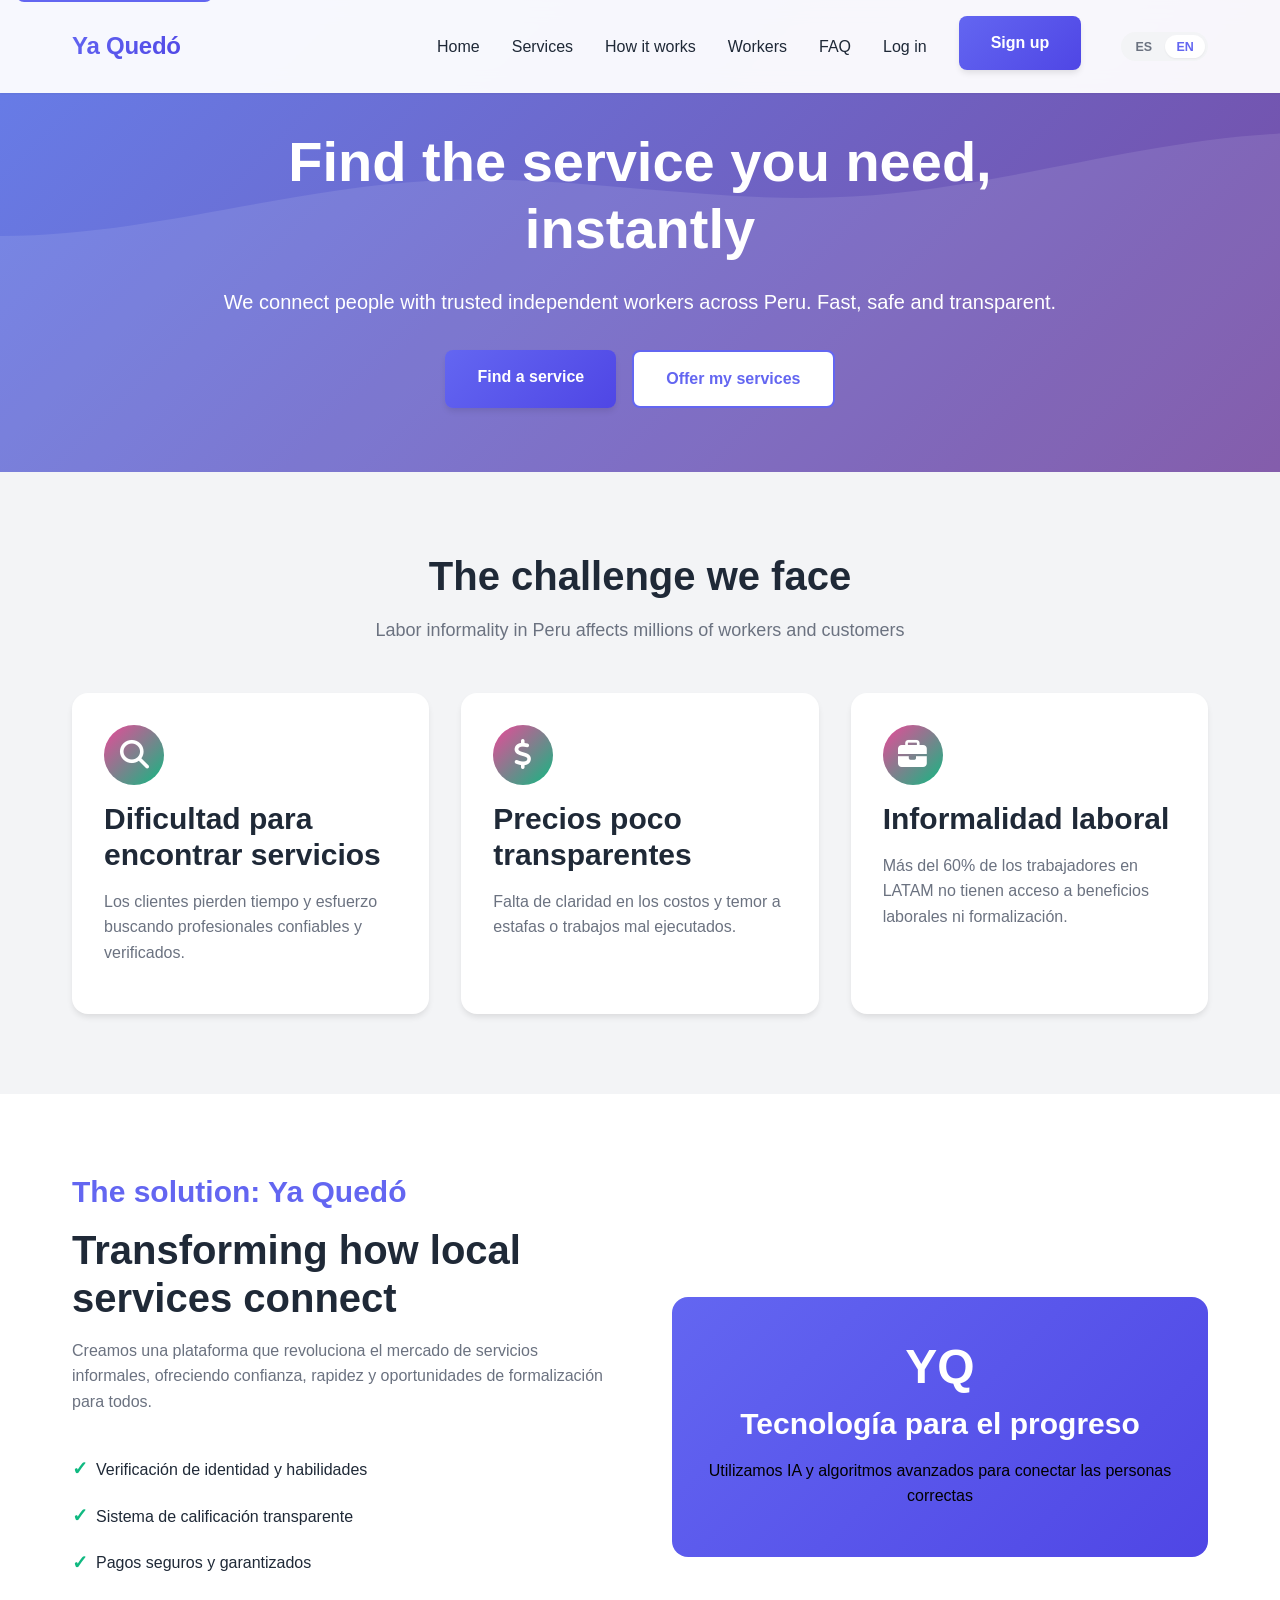
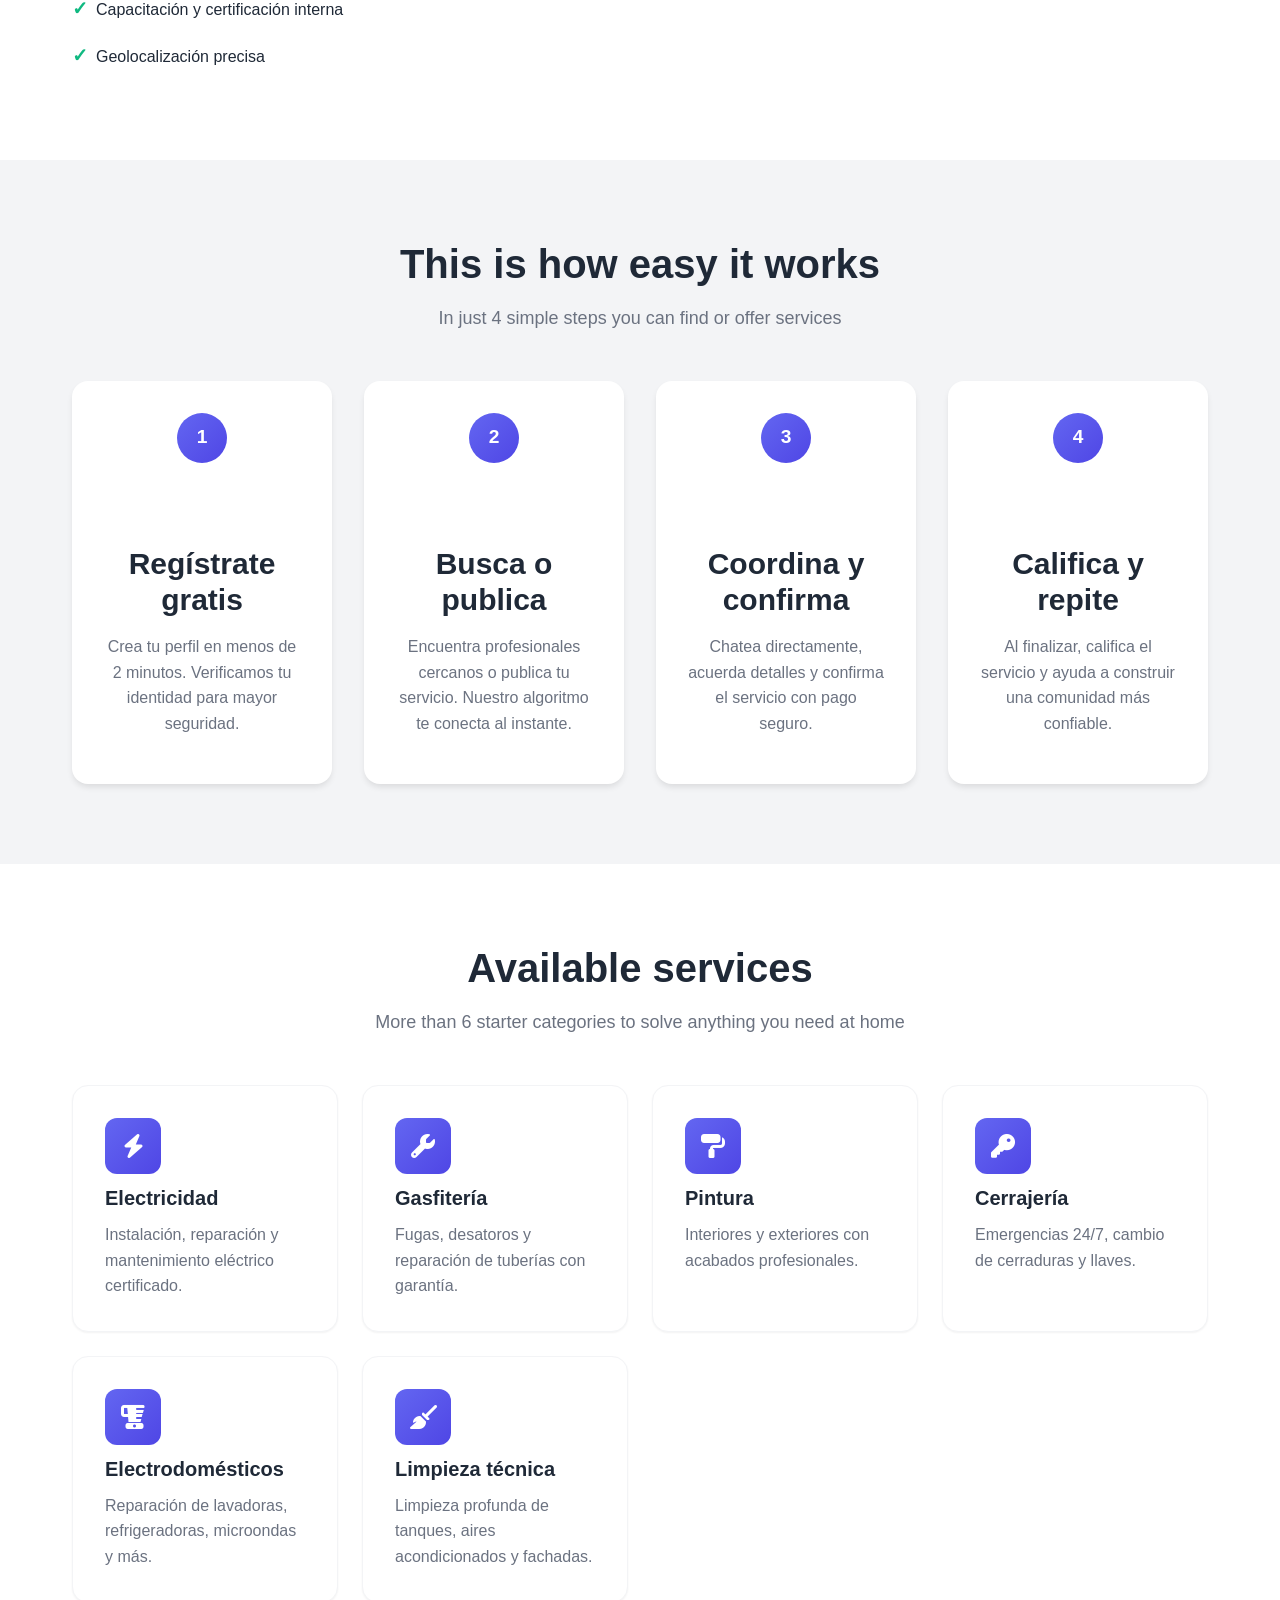
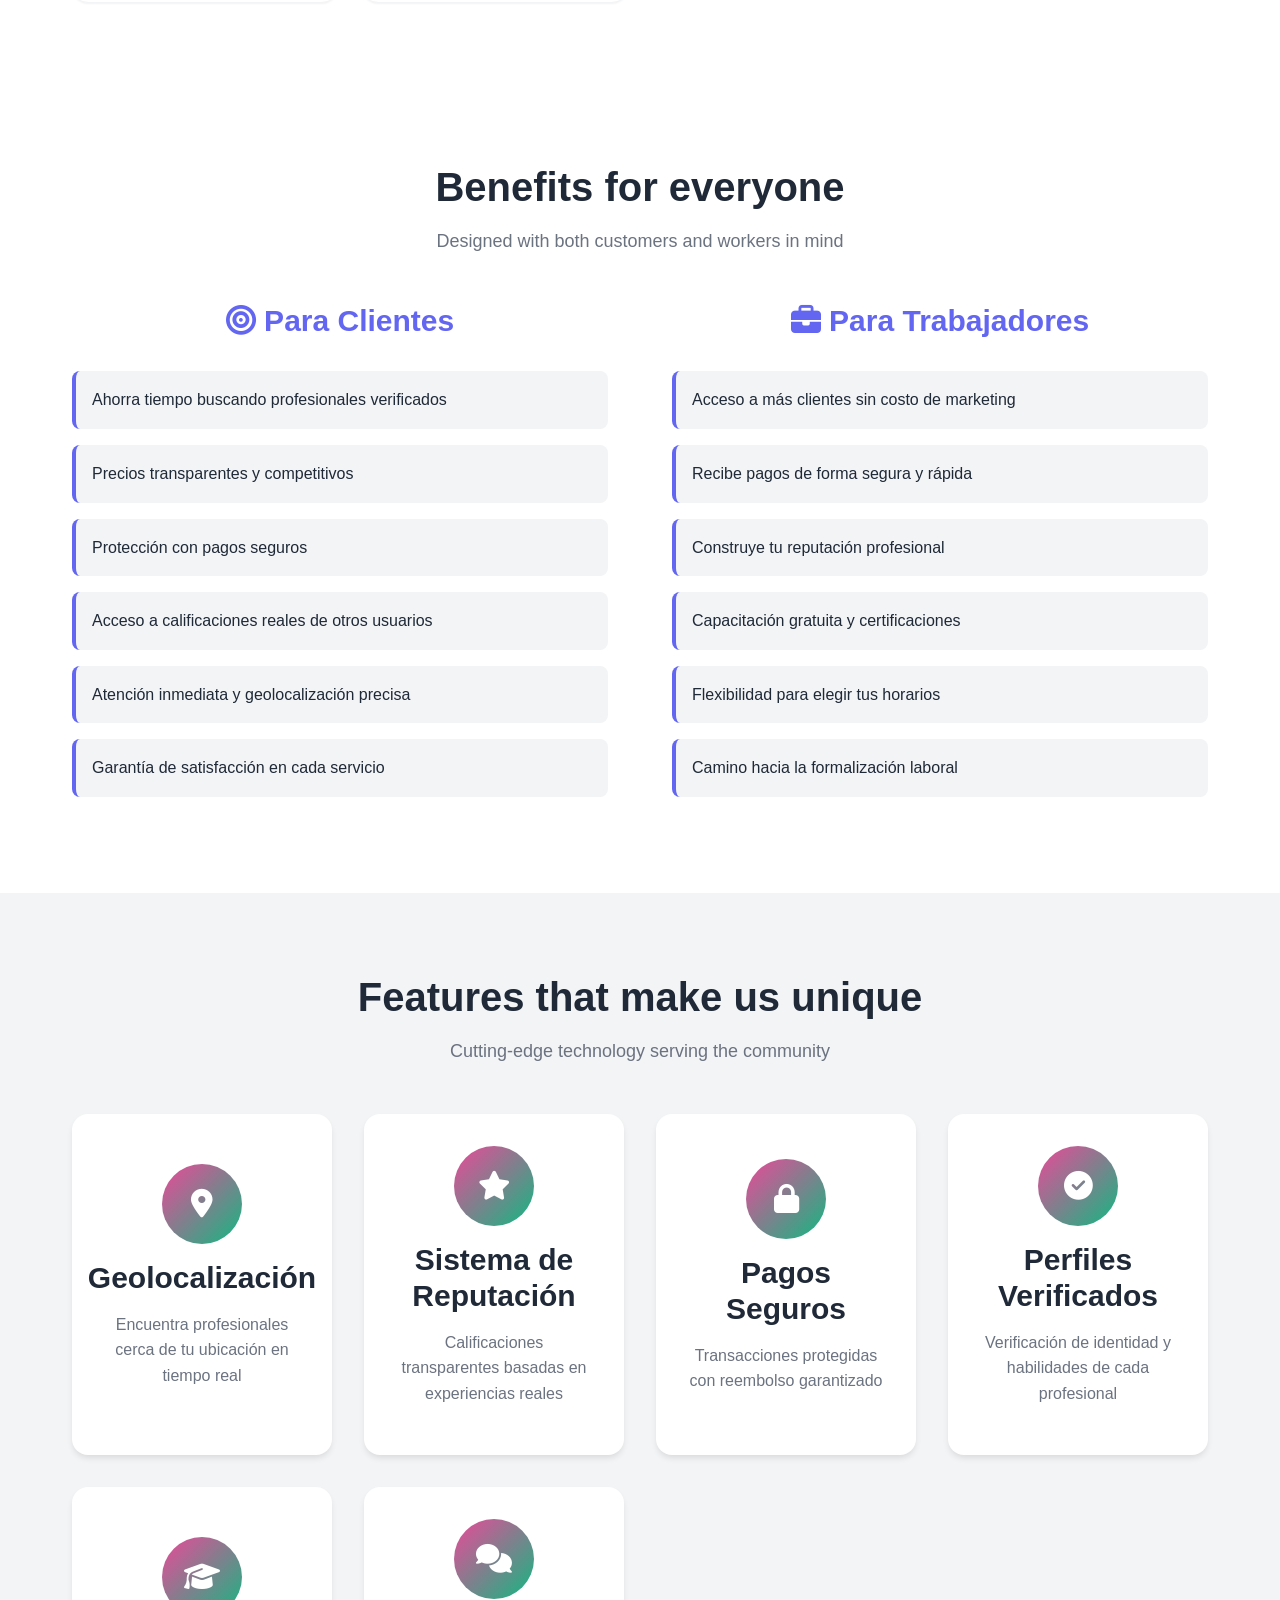
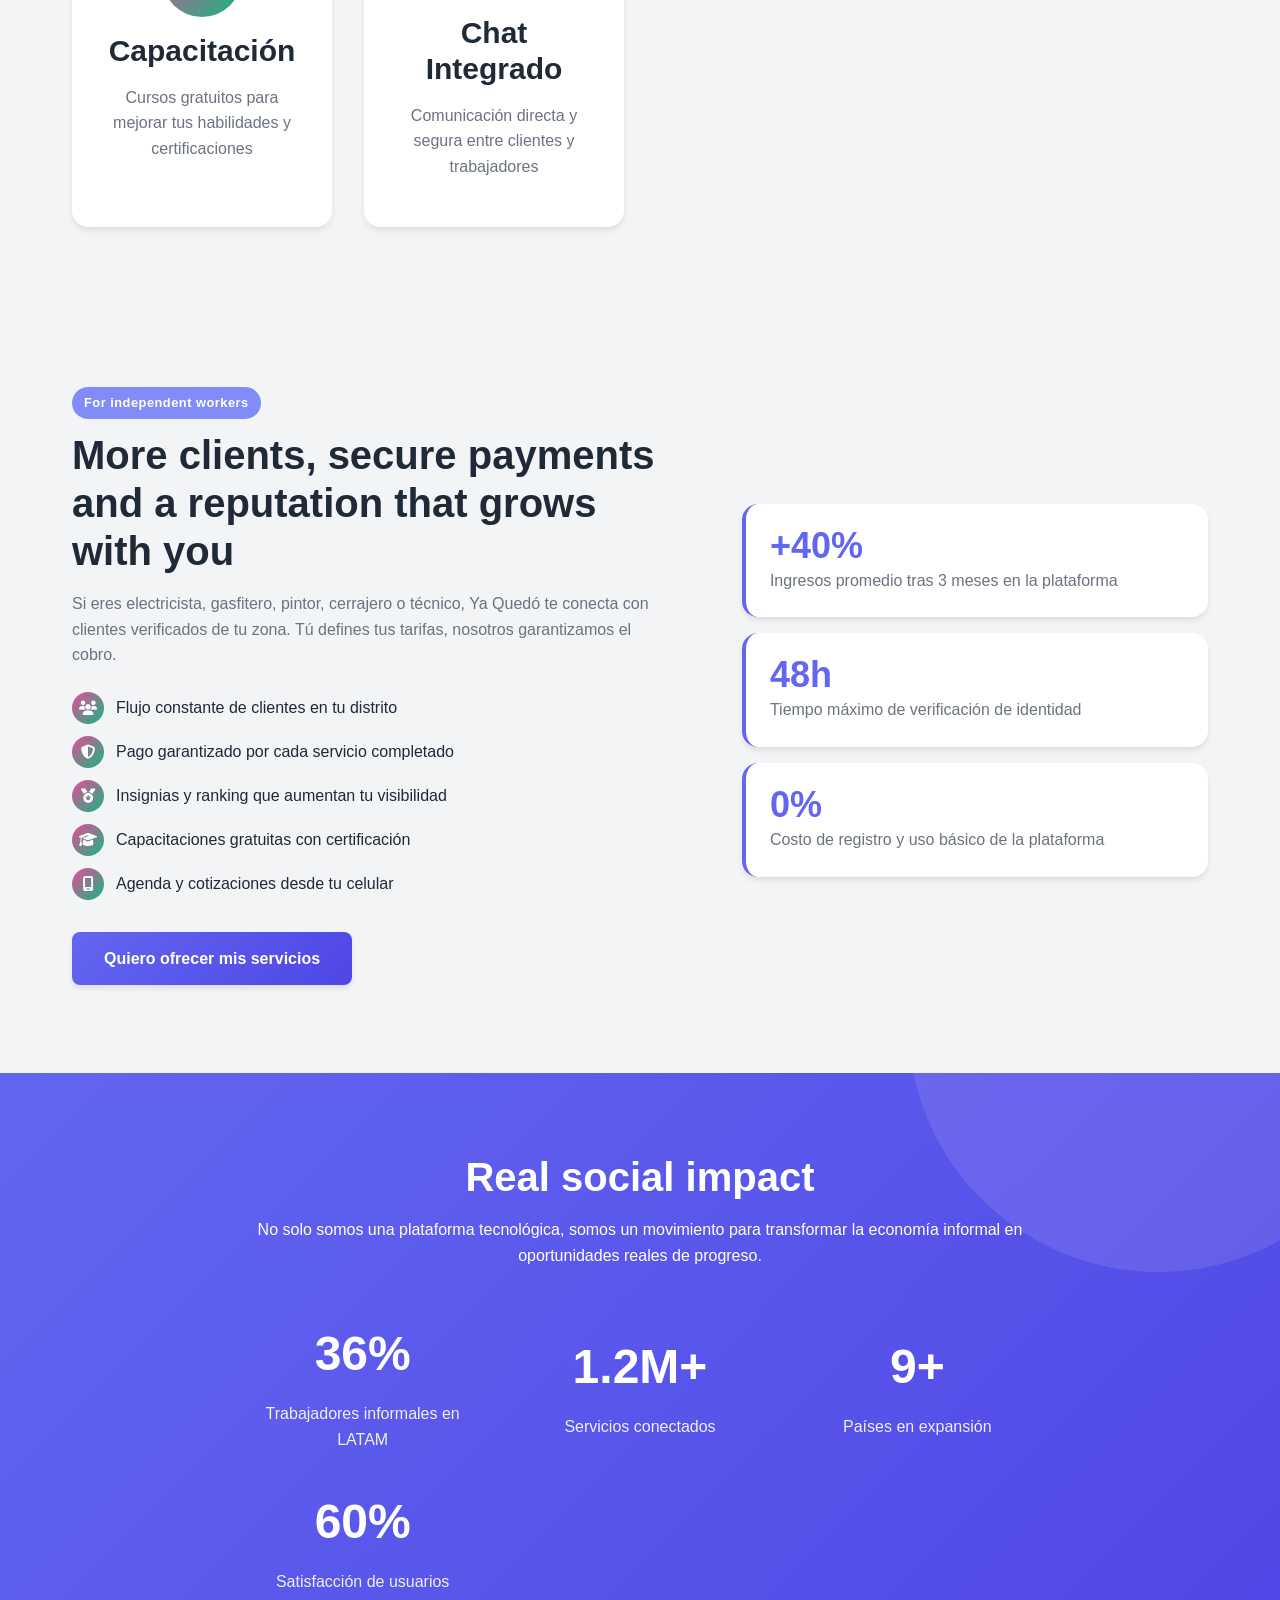
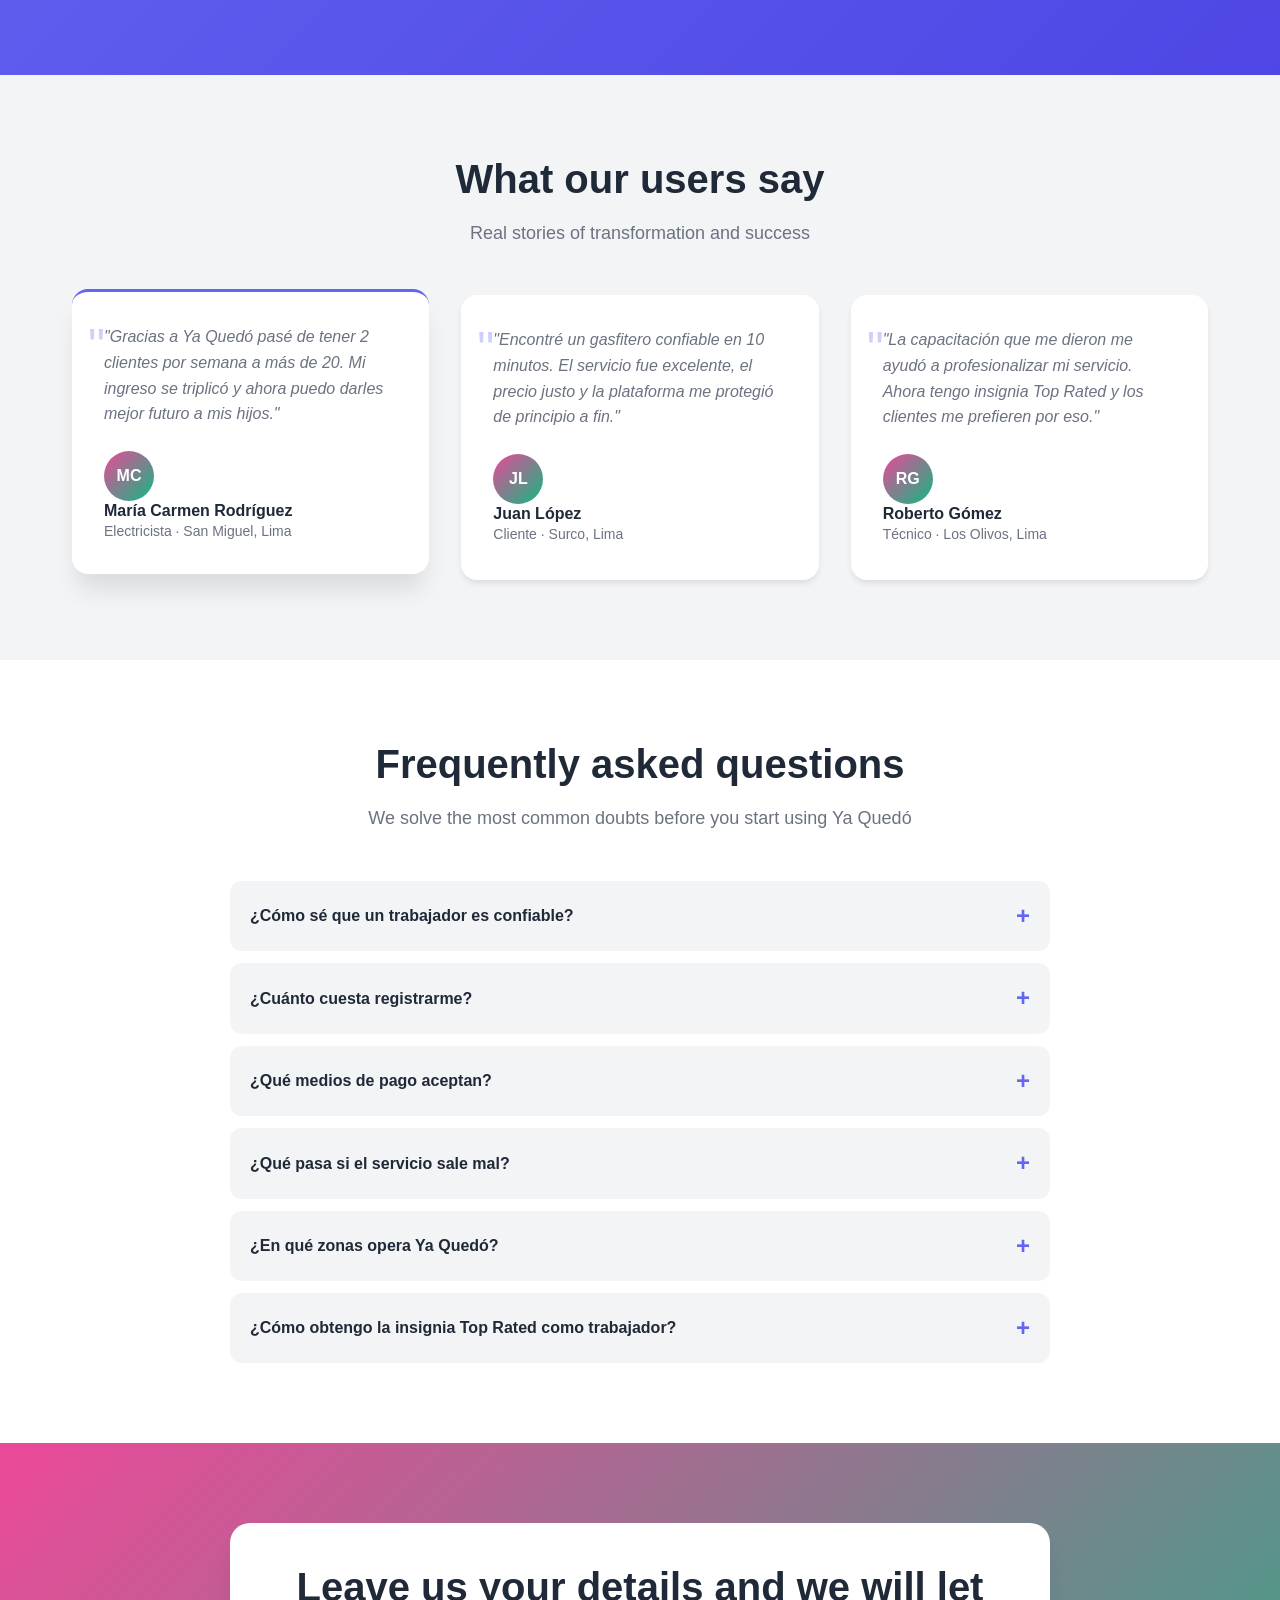
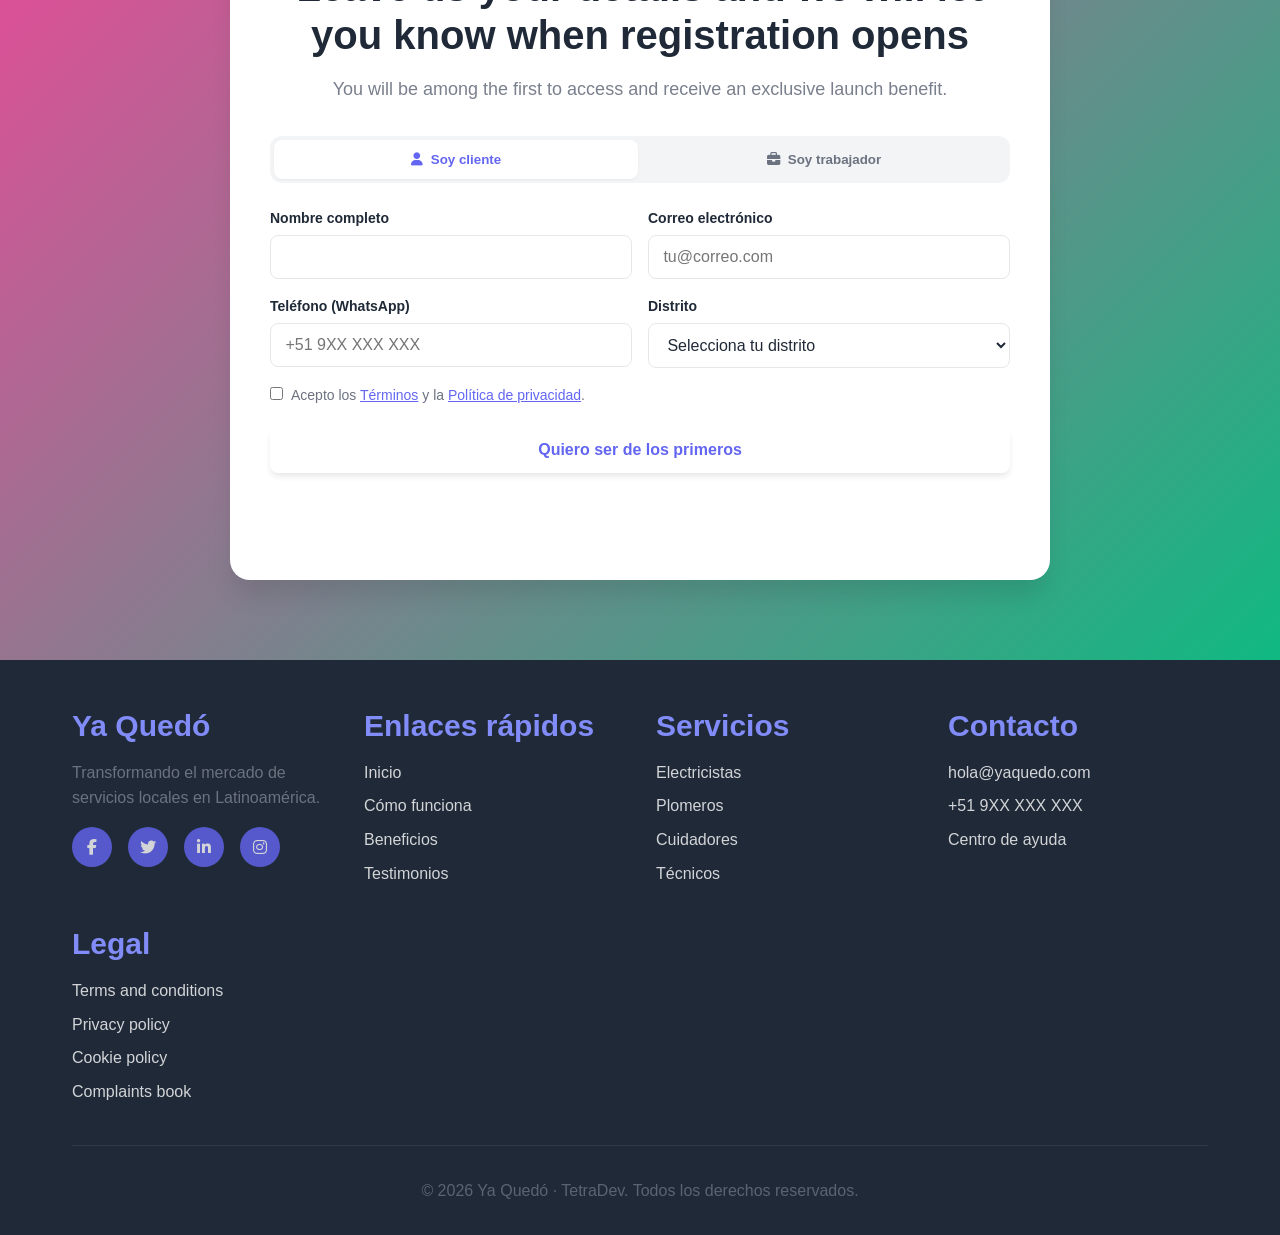
==== commit 989647a6: "feat(landing): TB1 — cubre US-01 a US-10 + i18n + a11y + páginas legales - Añade secciones: Servicio" ====
--- a/index.html
+++ b/index.html
@@ -1,78 +1,93 @@
 <!DOCTYPE html>
-<html lang="es">
+<html lang="es-419" data-theme="light">
 <head>
     <!-- Meta datos básicos para SEO y responsive design -->
     <meta charset="UTF-8">
     <meta name="viewport" content="width=device-width, initial-scale=1.0">
-    <title>Ya Quedó - Encuentra servicios locales al instante</title>
-    <meta name="description" content="Marketplace de servicios locales hipersegmentado. Conecta clientes con trabajadores independientes de confianza en Latinoamérica.">
-    
+    <meta name="theme-color" content="#6366F1">
+    <title data-i18n="meta.title">Ya Quedó · Encuentra servicios locales al instante</title>
+    <meta name="description" data-i18n-attr="content" data-i18n="meta.description"
+          content="Marketplace de servicios locales hipersegmentado. Conecta clientes con trabajadores independientes de confianza en el Perú.">
+
     <!-- Favicon dinámico con SVG -->
     <link rel="icon" type="image/svg+xml" href="data:image/svg+xml,<svg xmlns='http://www.w3.org/2000/svg' viewBox='0 0 100 100'><circle cx='50' cy='50' r='40' fill='%236366F1'/><text x='50' y='65' font-size='40' fill='white' text-anchor='middle'>YQ</text></svg>">
-    
+
     <!-- Hoja de estilos principal -->
     <link rel="stylesheet" href="styles.css">
-    
+
     <!-- Font Awesome para iconos profesionales -->
     <link rel="stylesheet" href="https://cdnjs.cloudflare.com/ajax/libs/font-awesome/6.4.0/css/all.min.css">
+
+    <!-- Google Analytics 4 (US-10) — reemplazar G-XXXXXXX por el ID real -->
+    <script>
+      window.dataLayer = window.dataLayer || [];
+      function gtag(){ dataLayer.push(arguments); }
+      gtag('js', new Date());
+      gtag('config', 'G-XXXXXXX', { 'anonymize_ip': true });
+    </script>
 </head>
 <body>
+    <!-- Skip link a11y: primer elemento focusable para lectores de pantalla / Tab -->
+    <a class="skip-link" href="#main" data-i18n="a11y.skip">Saltar al contenido principal</a>
     <!-- ======== BARRA DE NAVEGACIÓN ======== -->
-    <!-- Navegación fija con efecto glassmorphism -->
-    <nav class="navbar" id="navbar">
+    <nav class="navbar" id="navbar" role="navigation" aria-label="Principal">
         <div class="nav-container">
             <!-- Logo principal de la marca -->
-            <div class="logo">Ya Quedó</div>
-            
+            <a href="#inicio" class="logo" aria-label="Ya Quedó, ir al inicio">Ya Quedó</a>
+
             <!-- Menú principal de navegación -->
-            <ul class="nav-menu" id="navMenu">
-                <li><a href="#inicio" class="nav-link">Inicio</a></li>
-                <li><a href="#como-funciona" class="nav-link">Cómo funciona</a></li>
-                <li><a href="#beneficios" class="nav-link">Beneficios</a></li>
-                <li><a href="#testimonios" class="nav-link">Testimonios</a></li>
-                <!-- CTA principal en el menú -->
-                <li><a href="#contacto" class="btn btn-primary">Registrarse</a></li>
+            <ul class="nav-menu" id="navMenu" role="menubar">
+                <li role="none"><a href="#inicio" class="nav-link" role="menuitem" data-i18n="nav.home">Inicio</a></li>
+                <li role="none"><a href="#servicios" class="nav-link" role="menuitem" data-i18n="nav.services">Servicios</a></li>
+                <li role="none"><a href="#como-funciona" class="nav-link" role="menuitem" data-i18n="nav.howItWorks">Cómo funciona</a></li>
+                <li role="none"><a href="#trabajadores" class="nav-link" role="menuitem" data-i18n="nav.workers">Trabajadores</a></li>
+                <li role="none"><a href="#faq" class="nav-link" role="menuitem" data-i18n="nav.faq">FAQ</a></li>
+                <li role="none"><a href="#login" class="nav-link" role="menuitem" data-i18n="nav.login">Iniciar sesión</a></li>
+                <li role="none"><a href="#pre-registro" class="btn btn-primary" role="menuitem" data-i18n="nav.register">Registrarse</a></li>
+                <!-- Language switcher (i18n) -->
+                <li role="none" class="lang-switcher">
+                    <button type="button" class="lang-btn active" data-lang="es" aria-label="Cambiar a español" aria-pressed="true">ES</button>
+                    <button type="button" class="lang-btn" data-lang="en" aria-label="Switch to English" aria-pressed="false">EN</button>
+                </li>
             </ul>
-            
+
             <!-- Menú hamburguesa para dispositivos móviles -->
-            <div class="hamburger" id="hamburger">
+            <button class="hamburger" id="hamburger" type="button"
+                    aria-label="Abrir menú de navegación" aria-expanded="false" aria-controls="navMenu">
                 <span></span>
                 <span></span>
                 <span></span>
-            </div>
+            </button>
         </div>
     </nav>
 
+    <main id="main" role="main">
+
     <!-- ======== SECCIÓN PRINCIPAL (HERO) ======== -->
-    <!-- Sección de bienvenida con gradiente y animaciones -->
-    <section class="hero" id="inicio">
+    <section class="hero" id="inicio" aria-labelledby="hero-title">
         <div class="hero-content">
-            <!-- Título principal con animación -->
-            <h1>Encuentra el servicio que necesitas, al instante</h1>
-            
-            <!-- Subtítulo descriptivo -->
-            <p class="hero-subtitle">
-                Conectamos personas con trabajadores independientes de confianza en toda Latinoamérica. 
+            <h1 id="hero-title" data-i18n="hero.title">Encuentra el servicio que necesitas, al instante</h1>
+
+            <p class="hero-subtitle" data-i18n="hero.subtitle">
+                Conectamos personas con trabajadores independientes de confianza en el Perú.
                 Rápido, seguro y transparente.
             </p>
-            
-            <!-- Botones de acción principal -->
+
             <div class="hero-buttons">
-                <div class="btn-group">
-                    <a href="#buscar" class="btn btn-primary">Buscar servicio</a>
-                    <a href="#ofrecer" class="btn btn-secondary">Ofrecer mis servicios</a>
-                </div>
-            </div>
-            
+                <div class="btn-group" role="group" aria-label="Acciones principales">
+                    <a href="#servicios" class="btn btn-primary" data-i18n="hero.ctaSearch">Buscar servicio</a>
+                    <a href="#pre-registro" class="btn btn-secondary" data-user-type="trabajador" data-i18n="hero.ctaOffer">Ofrecer mis servicios</a>
+                </div>
+            </div>
         </div>
     </section>
 
     <!-- ======== PROBLEMA ======== -->
-    <section class="section problem" id="problema">
-        <div class="container">
-            <div class="section-title fade-in">
-                <h2>El desafío que enfrentamos</h2>
-                <p>La informalidad laboral en Latinoamérica afecta a millones de trabajadores y clientes</p>
+    <section class="section problem" id="problema" aria-labelledby="problem-title">
+        <div class="container">
+            <div class="section-title fade-in">
+                <h2 id="problem-title" data-i18n="problem.title">El desafío que enfrentamos</h2>
+                <p data-i18n="problem.subtitle">La informalidad laboral en el Perú afecta a millones de trabajadores y clientes</p>
             </div>
             <div class="problem-grid">
                 <div class="problem-card fade-in">
@@ -95,12 +110,12 @@
     </section>
 
     <!-- ======== SOLUCIÓN ======== -->
-    <section class="section solution" id="solucion">
+    <section class="section solution" id="solucion" aria-labelledby="solution-title">
         <div class="container">
             <div class="solution-content">
                 <div class="solution-text fade-in">
-                    <h3>La solución: Ya Quedó</h3>
-                    <h2>Transformando la forma de conectar servicios locales</h2>
+                    <h3 data-i18n="solution.eyebrow">La solución: Ya Quedó</h3>
+                    <h2 id="solution-title" data-i18n="solution.title">Transformando la forma de conectar servicios locales</h2>
                     <p>
                         Creamos una plataforma que revoluciona el mercado de servicios informales, 
                         ofreciendo confianza, rapidez y oportunidades de formalización para todos.
@@ -123,11 +138,11 @@
     </section>
 
     <!-- ======== CÓMO FUNCIONA ======== -->
-    <section class="section how-it-works" id="como-funciona">
-        <div class="container">
-            <div class="section-title fade-in">
-                <h2>Así de fácil funciona</h2>
-                <p>En solo 4 pasos simples puedes encontrar o ofrecer servicios</p>
+    <section class="section how-it-works" id="como-funciona" aria-labelledby="how-title">
+        <div class="container">
+            <div class="section-title fade-in">
+                <h2 id="how-title" data-i18n="how.title">Así de fácil funciona</h2>
+                <p data-i18n="how.subtitle">En solo 4 pasos simples puedes encontrar o ofrecer servicios</p>
             </div>
             <div class="steps">
                 <div class="step fade-in">
@@ -158,12 +173,54 @@
         </div>
     </section>
 
+    <!-- ======== SERVICIOS / CATEGORÍAS (US-03) ======== -->
+    <section class="section services" id="servicios" aria-labelledby="services-title">
+        <div class="container">
+            <div class="section-title fade-in">
+                <h2 id="services-title" data-i18n="services.title">Servicios disponibles</h2>
+                <p data-i18n="services.subtitle">Más de 6 categorías iniciales para resolver lo que necesites en casa</p>
+            </div>
+            <div class="services-grid">
+                <a href="#pre-registro" class="service-card fade-in" data-service="electricidad">
+                    <div class="service-icon"><i class="fas fa-bolt"></i></div>
+                    <h3>Electricidad</h3>
+                    <p>Instalación, reparación y mantenimiento eléctrico certificado.</p>
+                </a>
+                <a href="#pre-registro" class="service-card fade-in" data-service="gasfiteria">
+                    <div class="service-icon"><i class="fas fa-wrench"></i></div>
+                    <h3>Gasfitería</h3>
+                    <p>Fugas, desatoros y reparación de tuberías con garantía.</p>
+                </a>
+                <a href="#pre-registro" class="service-card fade-in" data-service="pintura">
+                    <div class="service-icon"><i class="fas fa-paint-roller"></i></div>
+                    <h3>Pintura</h3>
+                    <p>Interiores y exteriores con acabados profesionales.</p>
+                </a>
+                <a href="#pre-registro" class="service-card fade-in" data-service="cerrajeria">
+                    <div class="service-icon"><i class="fas fa-key"></i></div>
+                    <h3>Cerrajería</h3>
+                    <p>Emergencias 24/7, cambio de cerraduras y llaves.</p>
+                </a>
+                <a href="#pre-registro" class="service-card fade-in" data-service="electrodomesticos">
+                    <div class="service-icon"><i class="fas fa-blender"></i></div>
+                    <h3>Electrodomésticos</h3>
+                    <p>Reparación de lavadoras, refrigeradoras, microondas y más.</p>
+                </a>
+                <a href="#pre-registro" class="service-card fade-in" data-service="limpieza-tecnica">
+                    <div class="service-icon"><i class="fas fa-broom"></i></div>
+                    <h3>Limpieza técnica</h3>
+                    <p>Limpieza profunda de tanques, aires acondicionados y fachadas.</p>
+                </a>
+            </div>
+        </div>
+    </section>
+
     <!-- ======== BENEFICIOS ======== -->
-    <section class="section benefits" id="beneficios">
-        <div class="container">
-            <div class="section-title fade-in">
-                <h2>Beneficios para todos</h2>
-                <p>Diseñado pensando tanto en clientes como en trabajadores</p>
+    <section class="section benefits" id="beneficios" aria-labelledby="benefits-title">
+        <div class="container">
+            <div class="section-title fade-in">
+                <h2 id="benefits-title" data-i18n="benefits.title">Beneficios para todos</h2>
+                <p data-i18n="benefits.subtitle">Diseñado pensando tanto en clientes como en trabajadores</p>
             </div>
             <div class="benefits-grid">
                 <div class="benefit-group fade-in">
@@ -193,11 +250,11 @@
     </section>
 
     <!-- ======== CARACTERÍSTICAS ======== -->
-    <section class="section features" id="caracteristicas">
-        <div class="container">
-            <div class="section-title fade-in">
-                <h2>Características que nos hacen únicos</h2>
-                <p>Tecnología de punta al servicio de la comunidad</p>
+    <section class="section features" id="caracteristicas" aria-labelledby="features-title">
+        <div class="container">
+            <div class="section-title fade-in">
+                <h2 id="features-title" data-i18n="features.title">Características que nos hacen únicos</h2>
+                <p data-i18n="features.subtitle">Tecnología de punta al servicio de la comunidad</p>
             </div>
             <div class="features-grid">
                 <div class="feature fade-in">
@@ -234,11 +291,51 @@
         </div>
     </section>
 
+    <!-- ======== SECCIÓN SEGMENTADA PARA TRABAJADORES (US-08) ======== -->
+    <section class="section workers" id="trabajadores" aria-labelledby="workers-title">
+        <div class="container">
+            <div class="workers-content">
+                <div class="workers-text fade-in">
+                    <span class="eyebrow" data-i18n="workers.eyebrow">Para trabajadores independientes</span>
+                    <h2 id="workers-title" data-i18n="workers.title">Más clientes, pagos seguros y reputación que crece contigo</h2>
+                    <p>
+                        Si eres electricista, gasfitero, pintor, cerrajero o técnico, Ya Quedó te conecta
+                        con clientes verificados de tu zona. Tú defines tus tarifas, nosotros garantizamos el cobro.
+                    </p>
+                    <ul class="workers-benefits">
+                        <li><i class="fas fa-users"></i> Flujo constante de clientes en tu distrito</li>
+                        <li><i class="fas fa-shield-halved"></i> Pago garantizado por cada servicio completado</li>
+                        <li><i class="fas fa-medal"></i> Insignias y ranking que aumentan tu visibilidad</li>
+                        <li><i class="fas fa-graduation-cap"></i> Capacitaciones gratuitas con certificación</li>
+                        <li><i class="fas fa-mobile-screen"></i> Agenda y cotizaciones desde tu celular</li>
+                    </ul>
+                    <a href="#pre-registro" class="btn btn-primary" data-user-type="trabajador">
+                        Quiero ofrecer mis servicios
+                    </a>
+                </div>
+                <div class="workers-stats fade-in">
+                    <div class="worker-stat-card">
+                        <div class="stat-big">+40%</div>
+                        <p>Ingresos promedio tras 3 meses en la plataforma</p>
+                    </div>
+                    <div class="worker-stat-card">
+                        <div class="stat-big">48h</div>
+                        <p>Tiempo máximo de verificación de identidad</p>
+                    </div>
+                    <div class="worker-stat-card">
+                        <div class="stat-big">0%</div>
+                        <p>Costo de registro y uso básico de la plataforma</p>
+                    </div>
+                </div>
+            </div>
+        </div>
+    </section>
+
     <!-- ======== IMPACTO SOCIAL ======== -->
-    <section class="section impact" id="impacto">
+    <section class="section impact" id="impacto" aria-labelledby="impact-title">
         <div class="container">
             <div class="impact-content fade-in">
-                <h2>Impacto social real</h2>
+                <h2 id="impact-title" data-i18n="impact.title">Impacto social real</h2>
                 <p style="color: white !important;">
                     No solo somos una plataforma tecnológica, somos un movimiento para transformar 
                     la economía informal en oportunidades reales de progreso.
@@ -266,49 +363,50 @@
     </section>
 
     <!-- ======== TESTIMONIOS ======== -->
-    <section class="section testimonials" id="testimonios">
-        <div class="container">
-            <div class="section-title fade-in">
-                <h2>Lo que dicen nuestros usuarios</h2>
-                <p>Historias reales de transformación y éxito</p>
-            </div>
-            <div class="testimonials-grid">
-                <div class="testimonial fade-in">
+    <section class="section testimonials" id="testimonios" aria-labelledby="testimonials-title">
+        <div class="container">
+            <div class="section-title fade-in">
+                <h2 id="testimonials-title" data-i18n="testimonials.title">Lo que dicen nuestros usuarios</h2>
+                <p data-i18n="testimonials.subtitle">Historias reales de transformación y éxito</p>
+            </div>
+            <!-- Rotación automática cada 5s (US-04) — el JS destaca un testimonio a la vez en móvil -->
+            <div class="testimonials-grid" id="testimonialsGrid" data-rotate="5000">
+                <div class="testimonial fade-in" data-index="0">
                     <p class="testimonial-text">
-                        "Gracias a Ya Quedó pasé de tener 2 clientes por semana a más de 20. 
+                        "Gracias a Ya Quedó pasé de tener 2 clientes por semana a más de 20.
                         Mi ingreso se triplicó y ahora puedo darles mejor futuro a mis hijos."
                     </p>
                     <div class="testimonial-author">
-                        <div class="author-avatar">MC</div>
+                        <div class="author-avatar" aria-hidden="true">MC</div>
                         <div class="author-info">
                             <h4>María Carmen Rodríguez</h4>
-                            <p>Electricista - México DF</p>
+                            <p>Electricista · San Miguel, Lima</p>
                         </div>
                     </div>
                 </div>
-                <div class="testimonial fade-in">
+                <div class="testimonial fade-in" data-index="1">
                     <p class="testimonial-text">
-                        "Encontré un plomero confiable en 10 minutos. El servicio fue excelente, 
+                        "Encontré un gasfitero confiable en 10 minutos. El servicio fue excelente,
                         el precio justo y la plataforma me protegió de principio a fin."
                     </p>
                     <div class="testimonial-author">
-                        <div class="author-avatar">JL</div>
+                        <div class="author-avatar" aria-hidden="true">JL</div>
                         <div class="author-info">
                             <h4>Juan López</h4>
-                            <p>Cliente - Buenos Aires</p>
+                            <p>Cliente · Surco, Lima</p>
                         </div>
                     </div>
                 </div>
-                <div class="testimonial fade-in">
+                <div class="testimonial fade-in" data-index="2">
                     <p class="testimonial-text">
-                        "La capacitación que me dieron me ayudó a profesionalizar mi servicio. 
-                        Ahora tengo certificaciones y clientes me prefieren por eso."
+                        "La capacitación que me dieron me ayudó a profesionalizar mi servicio.
+                        Ahora tengo insignia Top Rated y los clientes me prefieren por eso."
                     </p>
                     <div class="testimonial-author">
-                        <div class="author-avatar">RG</div>
+                        <div class="author-avatar" aria-hidden="true">RG</div>
                         <div class="author-info">
                             <h4>Roberto Gómez</h4>
-                            <p>Técnico - Bogotá</p>
+                            <p>Técnico · Los Olivos, Lima</p>
                         </div>
                     </div>
                 </div>
@@ -316,25 +414,127 @@
         </div>
     </section>
 
-    <!-- ======== CTA FINAL ======== -->
-    <section class="cta" id="contacto">
-        <div class="container">
-            <div class="fade-in">
-                <h2>¿Listo para transformar tu forma de trabajar?</h2>
-                <p style="color: white !important;">
-                    Únete a miles de personas que ya están cambiando sus vidas con Ya Quedó. 
-                    Regístrate gratis y descubre un mundo de oportunidades.
-                </p>
-                <div class="cta-buttons">
-                    <a href="#registro-cliente" class="btn btn-primary">Soy cliente</a>
-                    <a href="#registro-trabajador" class="btn btn-secondary">Soy trabajador</a>
-                </div>
-            </div>
-        </div>
-    </section>
-
+    <!-- ======== FAQ (US-06) ======== -->
+    <section class="section faq" id="faq" aria-labelledby="faq-title">
+        <div class="container">
+            <div class="section-title fade-in">
+                <h2 id="faq-title" data-i18n="faq.title">Preguntas frecuentes</h2>
+                <p data-i18n="faq.subtitle">Resolvemos las dudas más comunes antes de que empieces a usar Ya Quedó</p>
+            </div>
+            <div class="faq-list" id="faqList">
+                <details class="faq-item fade-in">
+                    <summary>¿Cómo sé que un trabajador es confiable?</summary>
+                    <p>Todos los trabajadores pasan por un proceso de verificación de DNI y selfie. Además,
+                        sus reseñas provienen únicamente de servicios ejecutados a través de la plataforma.</p>
+                </details>
+                <details class="faq-item fade-in">
+                    <summary>¿Cuánto cuesta registrarme?</summary>
+                    <p>El registro es totalmente gratuito tanto para usuarios como para trabajadores.
+                        Solo cobramos una comisión por servicio completado al trabajador.</p>
+                </details>
+                <details class="faq-item fade-in">
+                    <summary>¿Qué medios de pago aceptan?</summary>
+                    <p>Aceptamos Yape, Plin, tarjetas de débito y crédito. El dinero se retiene hasta que
+                        confirmes que el servicio fue ejecutado correctamente.</p>
+                </details>
+                <details class="faq-item fade-in">
+                    <summary>¿Qué pasa si el servicio sale mal?</summary>
+                    <p>Puedes reportarlo desde la app. Nuestro equipo de soporte media la disputa y,
+                        si corresponde, retenemos los fondos hasta resolver el caso.</p>
+                </details>
+                <details class="faq-item fade-in">
+                    <summary>¿En qué zonas opera Ya Quedó?</summary>
+                    <p>Iniciamos en Lima Metropolitana (San Miguel, Magdalena, Pueblo Libre, Jesús María,
+                        Lince, Miraflores, Surco, San Borja, La Molina) con expansión a Arequipa, Trujillo
+                        y Chiclayo en las siguientes fases.</p>
+                </details>
+                <details class="faq-item fade-in">
+                    <summary>¿Cómo obtengo la insignia Top Rated como trabajador?</summary>
+                    <p>Al mantener una calificación promedio ≥ 4.8 con al menos 20 servicios completados
+                        obtienes la insignia automáticamente. Se recalcula cada semana.</p>
+                </details>
+            </div>
+        </div>
+    </section>
+
+    <!-- ======== PRE-REGISTRO / FORMULARIO DE CONTACTO (US-05, US-08 CTA) ======== -->
+    <section class="cta" id="pre-registro" aria-labelledby="preregister-title">
+        <div class="container">
+            <div class="pre-register fade-in">
+                <div class="pre-register-head">
+                    <h2 id="preregister-title" data-i18n="form.title">Déjanos tus datos y te avisamos cuando abramos el registro</h2>
+                    <p data-i18n="form.subtitle">Serás de los primeros en acceder y recibirás un beneficio exclusivo de lanzamiento.</p>
+                </div>
+                <form class="pre-register-form" id="preRegisterForm" novalidate>
+                    <div class="form-toggle" role="tablist" aria-label="Tipo de registro">
+                        <button type="button" class="toggle-option active" data-type="usuario" role="tab" aria-selected="true">
+                            <i class="fas fa-user"></i> Soy cliente
+                        </button>
+                        <button type="button" class="toggle-option" data-type="trabajador" role="tab" aria-selected="false">
+                            <i class="fas fa-briefcase"></i> Soy trabajador
+                        </button>
+                    </div>
+                    <input type="hidden" name="userType" id="userType" value="usuario">
+
+                    <div class="form-row">
+                        <label class="form-field">
+                            <span>Nombre completo</span>
+                            <input type="text" name="fullName" required minlength="3" autocomplete="name">
+                        </label>
+                        <label class="form-field">
+                            <span>Correo electrónico</span>
+                            <input type="email" name="email" required autocomplete="email" placeholder="tu@correo.com">
+                        </label>
+                    </div>
+                    <div class="form-row">
+                        <label class="form-field">
+                            <span>Teléfono (WhatsApp)</span>
+                            <input type="tel" name="phone" required autocomplete="tel" placeholder="+51 9XX XXX XXX">
+                        </label>
+                        <label class="form-field">
+                            <span>Distrito</span>
+                            <select name="district" required>
+                                <option value="">Selecciona tu distrito</option>
+                                <option>San Miguel</option>
+                                <option>Magdalena</option>
+                                <option>Pueblo Libre</option>
+                                <option>Jesús María</option>
+                                <option>Lince</option>
+                                <option>Miraflores</option>
+                                <option>Surco</option>
+                                <option>San Borja</option>
+                                <option>La Molina</option>
+                                <option>Otro</option>
+                            </select>
+                        </label>
+                    </div>
+                    <label class="form-field form-field-full" data-only-trabajador>
+                        <span>Oficio principal</span>
+                        <select name="trade">
+                            <option value="">Selecciona tu oficio</option>
+                            <option>Electricidad</option>
+                            <option>Gasfitería</option>
+                            <option>Pintura</option>
+                            <option>Cerrajería</option>
+                            <option>Electrodomésticos</option>
+                            <option>Limpieza técnica</option>
+                            <option>Otro</option>
+                        </select>
+                    </label>
+                    <label class="form-consent">
+                        <input type="checkbox" name="consent" required aria-required="true">
+                        <span>Acepto los <a href="terms.html">Términos</a> y la <a href="privacy.html">Política de privacidad</a>.</span>
+                    </label>
+                    <button type="submit" class="btn btn-primary btn-submit">Quiero ser de los primeros</button>
+                    <p class="form-feedback" id="formFeedback" role="status" aria-live="polite"></p>
+                </form>
+            </div>
+        </div>
+    </section>
+
+    </main>
     <!-- ======== FOOTER ======== -->
-    <footer class="footer">
+    <footer class="footer" role="contentinfo" aria-label="Información del sitio">
         <div class="container">
             <div class="footer-content">
                 <div class="footer-section">
@@ -369,19 +569,28 @@
                     <h3>Contacto</h3>
                     <ul>
                         <li><a href="mailto:hola@yaquedo.com">hola@yaquedo.com</a></li>
-                        <li><a href="tel:+1234567890">+1 (234) 567-890</a></li>
-                        <li><a href="#">Centro de ayuda</a></li>
-                        <li><a href="#">Términos y condiciones</a></li>
+                        <li><a href="tel:+5119XXXXXXXX">+51 9XX XXX XXX</a></li>
+                        <li><a href="#ayuda">Centro de ayuda</a></li>
+                    </ul>
+                </div>
+                <div class="footer-section">
+                    <h3 data-i18n="footer.legal">Legal</h3>
+                    <ul>
+                        <li><a href="terms.html" data-i18n="footer.terms">Términos y condiciones</a></li>
+                        <li><a href="privacy.html" data-i18n="footer.privacy">Política de privacidad</a></li>
+                        <li><a href="privacy.html#cookies" data-i18n="footer.cookies">Política de cookies</a></li>
+                        <li><a href="terms.html#libro-reclamaciones" data-i18n="footer.complaints">Libro de reclamaciones</a></li>
                     </ul>
                 </div>
             </div>
             <div class="footer-bottom">
-                <p>&copy; 2026 Ya Quedó. Todos los derechos reservados.</p>
+                <p>&copy; 2026 Ya Quedó · TetraDev. Todos los derechos reservados.</p>
             </div>
         </div>
     </footer>
 
     <!-- ======== JAVASCRIPT ======== -->
+    <script src="i18n.js"></script>
     <script src="script.js"></script>
 </body>
 </html>
--- a/styles.css
+++ b/styles.css
@@ -26,6 +26,70 @@
     /* Tipografía base del sistema */
     --font-family: 'Inter', -apple-system, BlinkMacSystemFont, 'Segoe UI', Roboto, sans-serif;
 }
+
+/* ======== ACCESIBILIDAD (a11y) ======== */
+/* Skip link visible solo al recibir foco (lectores/Tab) */
+.skip-link {
+    position: absolute;
+    top: -48px;
+    left: 16px;
+    background: var(--primary);
+    color: var(--white);
+    padding: 0.75rem 1.25rem;
+    border-radius: 0.5rem;
+    z-index: 2000;
+    text-decoration: none;
+    font-weight: 600;
+    transition: top 0.2s ease;
+}
+.skip-link:focus {
+    top: 16px;
+    outline: 3px solid var(--accent);
+    outline-offset: 2px;
+}
+
+/* Foco visible global (a11y) */
+:focus-visible {
+    outline: 3px solid var(--primary);
+    outline-offset: 3px;
+}
+
+/* Reducción de animaciones si el usuario lo prefiere */
+@media (prefers-reduced-motion: reduce) {
+    *, *::before, *::after {
+        animation-duration: 0.001ms !important;
+        transition-duration: 0.001ms !important;
+    }
+}
+
+/* ======== SWITCHER DE IDIOMA (i18n) ======== */
+.lang-switcher {
+    display: inline-flex;
+    gap: 2px;
+    background: var(--light-gray);
+    border-radius: 999px;
+    padding: 3px;
+    margin-left: 0.5rem;
+}
+.lang-btn {
+    border: 0;
+    background: transparent;
+    font-family: var(--font-family);
+    font-size: 0.78rem;
+    font-weight: 700;
+    padding: 0.3rem 0.7rem;
+    border-radius: 999px;
+    color: var(--gray);
+    cursor: pointer;
+    transition: all 0.2s ease;
+    min-width: 36px;
+}
+.lang-btn.active {
+    background: var(--white);
+    color: var(--primary);
+    box-shadow: var(--shadow-sm);
+}
+.lang-btn:hover:not(.active) { color: var(--dark); }
 
 /* ======== RESET Y BASE ======== */
 /* Reset básico para eliminar estilos predeterminados del navegador */
@@ -194,6 +258,8 @@
     -webkit-background-clip: text;
     -webkit-text-fill-color: transparent;
     background-clip: text;
+    text-decoration: none;
+    letter-spacing: -0.01em;
 }
 
 .nav-menu {
@@ -235,6 +301,9 @@
     flex-direction: column;
     cursor: pointer;
     gap: 4px;
+    border: 0;
+    background: transparent;
+    padding: 8px;
 }
 
 .hamburger span {
@@ -1055,6 +1124,256 @@
     }
 }
 
+/* ======== SERVICIOS (US-03) ======== */
+.services { background: var(--white); }
+.services-grid {
+    display: grid;
+    grid-template-columns: repeat(auto-fit, minmax(260px, 1fr));
+    gap: 1.5rem;
+    margin-top: 3rem;
+}
+.service-card {
+    background: var(--white);
+    border: 1px solid var(--light-gray);
+    border-radius: 1rem;
+    padding: 2rem;
+    text-decoration: none;
+    color: inherit;
+    box-shadow: var(--shadow-sm);
+    transition: all 0.3s ease;
+    display: flex;
+    flex-direction: column;
+    gap: 0.75rem;
+}
+.service-card:hover {
+    transform: translateY(-4px);
+    box-shadow: var(--shadow-lg);
+    border-color: var(--primary-light);
+}
+.service-icon {
+    width: 56px;
+    height: 56px;
+    border-radius: 0.75rem;
+    background: var(--gradient-primary);
+    color: var(--white);
+    display: flex;
+    align-items: center;
+    justify-content: center;
+    font-size: 1.5rem;
+}
+.service-card h3 { font-size: 1.25rem; margin: 0; }
+.service-card p { color: var(--gray); margin: 0; }
+
+/* ======== TRABAJADORES (US-08) ======== */
+.workers {
+    background: var(--light-gray);
+}
+.workers-content {
+    display: grid;
+    grid-template-columns: 1.3fr 1fr;
+    gap: 4rem;
+    align-items: center;
+}
+.eyebrow {
+    display: inline-block;
+    background: var(--primary-light);
+    color: var(--white);
+    padding: 0.35rem 0.75rem;
+    border-radius: 999px;
+    font-size: 0.8rem;
+    font-weight: 600;
+    letter-spacing: 0.04em;
+    margin-bottom: 0.75rem;
+}
+.workers-benefits {
+    list-style: none;
+    margin: 1.5rem 0 2rem;
+    display: grid;
+    gap: 0.75rem;
+}
+.workers-benefits li {
+    display: flex;
+    align-items: center;
+    gap: 0.75rem;
+    color: var(--dark);
+}
+.workers-benefits i {
+    width: 32px;
+    height: 32px;
+    border-radius: 50%;
+    background: var(--gradient-accent);
+    color: var(--white);
+    display: inline-flex;
+    align-items: center;
+    justify-content: center;
+    font-size: 0.9rem;
+}
+.workers-stats {
+    display: grid;
+    gap: 1rem;
+}
+.worker-stat-card {
+    background: var(--white);
+    border-radius: 1rem;
+    padding: 1.5rem;
+    box-shadow: var(--shadow-md);
+    border-left: 4px solid var(--primary);
+}
+.stat-big {
+    font-size: 2.25rem;
+    font-weight: 800;
+    color: var(--primary);
+    line-height: 1;
+    margin-bottom: 0.25rem;
+}
+.worker-stat-card p { margin: 0; color: var(--gray); }
+
+/* ======== FAQ (US-06) ======== */
+.faq { background: var(--white); }
+.faq-list {
+    max-width: 820px;
+    margin: 0 auto;
+    display: grid;
+    gap: 0.75rem;
+}
+.faq-item {
+    background: var(--light-gray);
+    border-radius: 0.75rem;
+    padding: 0 1.25rem;
+    transition: background 0.3s ease;
+}
+.faq-item[open] { background: var(--white); box-shadow: var(--shadow-md); }
+.faq-item summary {
+    list-style: none;
+    cursor: pointer;
+    padding: 1rem 0;
+    font-weight: 600;
+    color: var(--dark);
+    display: flex;
+    justify-content: space-between;
+    align-items: center;
+    gap: 1rem;
+}
+.faq-item summary::-webkit-details-marker { display: none; }
+.faq-item summary::after {
+    content: "+";
+    font-size: 1.5rem;
+    color: var(--primary);
+    transition: transform 0.3s ease;
+}
+.faq-item[open] summary::after { content: "−"; }
+.faq-item p { padding-bottom: 1rem; color: var(--gray); margin: 0; }
+
+/* ======== FORMULARIO DE PRE-REGISTRO (US-05) ======== */
+.cta#pre-registro {
+    background: var(--gradient-accent);
+    padding: 5rem 1rem;
+}
+.pre-register {
+    max-width: 820px;
+    margin: 0 auto;
+    background: var(--white);
+    border-radius: 1.25rem;
+    padding: 2.5rem;
+    box-shadow: var(--shadow-xl);
+    text-align: left;
+}
+.pre-register-head { text-align: center; margin-bottom: 2rem; }
+.pre-register-head h2 { color: var(--dark); }
+.pre-register-head p { color: var(--gray); }
+.form-toggle {
+    display: grid;
+    grid-template-columns: 1fr 1fr;
+    background: var(--light-gray);
+    border-radius: 0.75rem;
+    padding: 0.25rem;
+    margin-bottom: 1.5rem;
+    gap: 0.25rem;
+}
+.toggle-option {
+    padding: 0.75rem 1rem;
+    border: 0;
+    background: transparent;
+    border-radius: 0.5rem;
+    font-weight: 600;
+    color: var(--gray);
+    cursor: pointer;
+    display: flex;
+    align-items: center;
+    justify-content: center;
+    gap: 0.5rem;
+    transition: all 0.3s ease;
+}
+.toggle-option.active {
+    background: var(--white);
+    color: var(--primary);
+    box-shadow: var(--shadow-sm);
+}
+.form-row {
+    display: grid;
+    grid-template-columns: 1fr 1fr;
+    gap: 1rem;
+    margin-bottom: 1rem;
+}
+.form-field { display: flex; flex-direction: column; gap: 0.35rem; }
+.form-field-full { margin-bottom: 1rem; }
+.form-field span { font-size: 0.875rem; font-weight: 600; color: var(--dark); }
+.form-field input,
+.form-field select {
+    border: 1px solid #E5E7EB;
+    border-radius: 0.5rem;
+    padding: 0.75rem 0.9rem;
+    font-family: var(--font-family);
+    font-size: 1rem;
+    color: var(--dark);
+    background: var(--white);
+    transition: border 0.2s ease, box-shadow 0.2s ease;
+}
+.form-field input:focus,
+.form-field select:focus {
+    outline: 0;
+    border-color: var(--primary);
+    box-shadow: 0 0 0 3px rgba(99, 102, 241, 0.15);
+}
+.form-field.invalid input,
+.form-field.invalid select { border-color: #EF4444; }
+.form-consent {
+    display: flex;
+    gap: 0.5rem;
+    font-size: 0.875rem;
+    color: var(--gray);
+    margin-bottom: 1.25rem;
+    align-items: flex-start;
+}
+.form-consent input { margin-top: 0.2rem; }
+.form-consent a { color: var(--primary); text-decoration: underline; }
+.btn-submit { width: 100%; }
+.form-feedback {
+    margin: 1rem 0 0;
+    min-height: 1.2rem;
+    font-weight: 600;
+    text-align: center;
+}
+.form-feedback.success { color: var(--accent); }
+.form-feedback.error { color: #EF4444; }
+[data-only-trabajador] { display: none; }
+body.mode-trabajador [data-only-trabajador] { display: flex; }
+
+/* Testimonio activo (US-04, rotación) */
+.testimonial.is-active {
+    transform: translateY(-6px);
+    box-shadow: var(--shadow-xl);
+    border-top: 3px solid var(--primary);
+}
+
+/* ======== RESPONSIVE AJUSTES DE NUEVAS SECCIONES ======== */
+@media (max-width: 768px) {
+    .workers-content { grid-template-columns: 1fr; gap: 2rem; }
+    .form-row { grid-template-columns: 1fr; }
+    .pre-register { padding: 1.5rem; }
+    .services-grid { grid-template-columns: 1fr; }
+}
+
 /* Móviles muy pequeños */
 @media (max-width: 320px) {
     .hero h1 {
